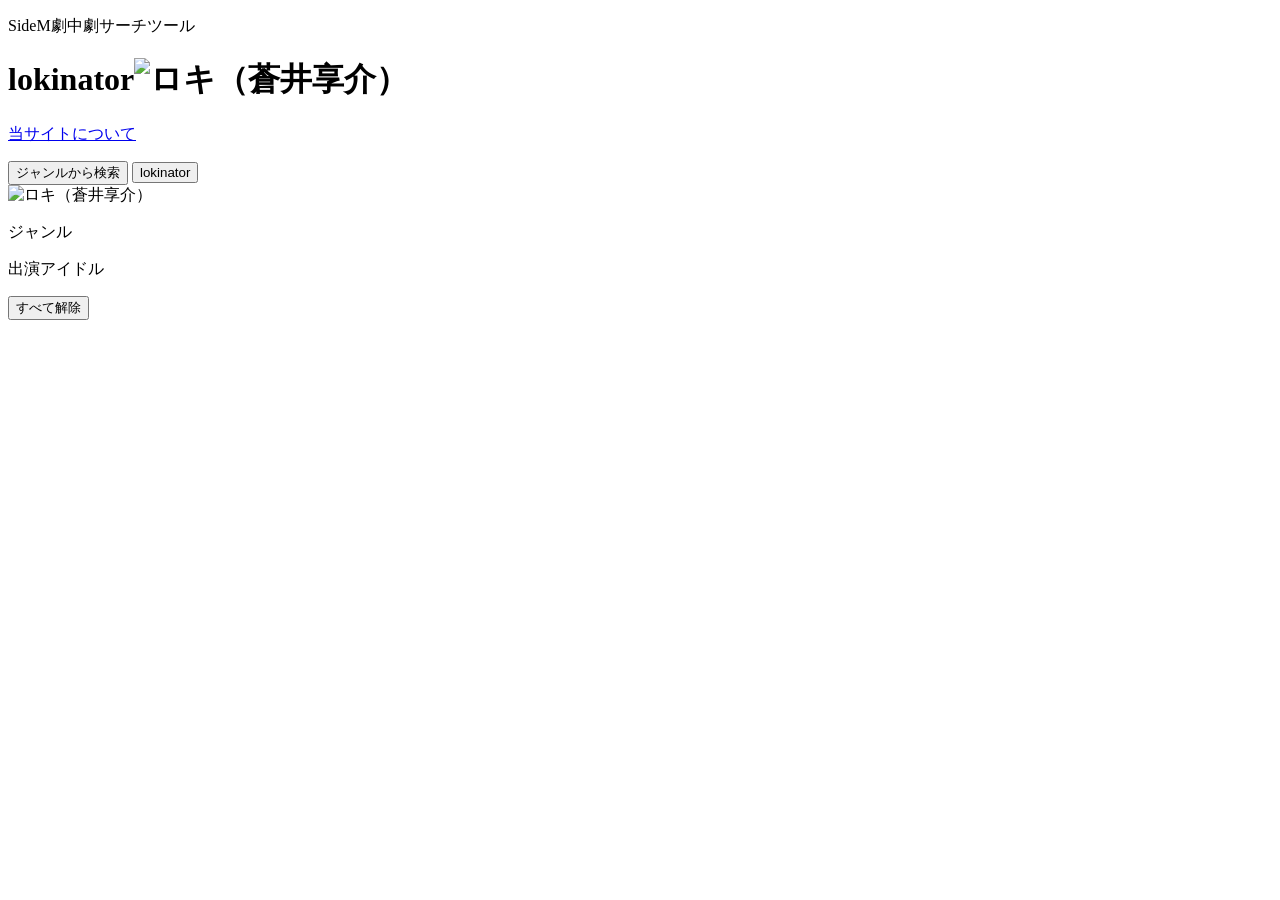
==== index.html @ 24423065 "Add initial HTML structure for lokinator tool" ====
<!DOCTYPE html>
<html lang="ja">
<head>
<meta charset="UTF-8">
<meta name="viewport" content="width=device-width, initial-scale=1">
<title>ロキネーター - SideM劇中劇サーチツール</title>
<link rel="stylesheet" href="lokinator.css">
</head>
<body data-mode="simple">
<main>
  <p class="sub">SideM劇中劇サーチツール</p>
  <h1>lokinator<img class="title-icon" src="character/loki_kyosuke_mini.png" alt="ロキ（蒼井享介）"></h1>
  <p class="sub credit"><a href="about.html">当サイトについて</a></p>
  <div class="modes" id="modes">
    <button class="mode" type="button" data-mode="simple" aria-pressed="true">ジャンルから検索</button>
    <button class="mode" type="button" data-mode="question" aria-pressed="false">lokinator</button>
  </div>

  <!-- パソコンでは画面右下に固定、スマホでは質問モードのときだけ選択肢の上に表示 -->
  <div class="stage"><p class="bubble" id="bubble" aria-live="polite" hidden></p><img src="character/loki_kyosuke0.png" alt="ロキ（蒼井享介）"></div>

  <!-- ページを開いたときはジャンル検索を表示 -->
  <section id="mode-simple">
    <p class="search-heading" id="tags-heading">ジャンル</p>
    <div class="tags" id="tags" role="group" aria-labelledby="tags-heading"></div>

    <!-- 出演者検索: 3人まで。ボタンを押すと出演者の一覧がプルダウンで開く(中身は lokinator.js で作成) -->
    <p class="search-heading idol-heading" id="idol-heading">出演アイドル</p>
    <div class="idol-select" id="idol-select" role="group" aria-labelledby="idol-heading"></div>

    <div class="bar">
      <p class="count" id="count" aria-live="polite"></p>
      <button class="clear" id="clear" type="button">すべて解除</button>
    </div>

    <div id="result"></div>
  </section>

  <section id="mode-question" hidden>
    <div class="quiz" id="quiz" aria-live="polite"></div>
  </section>
</main>

<script src="contents.js"></script>
<script src="lokinator.js"></script>
</body>
</html>
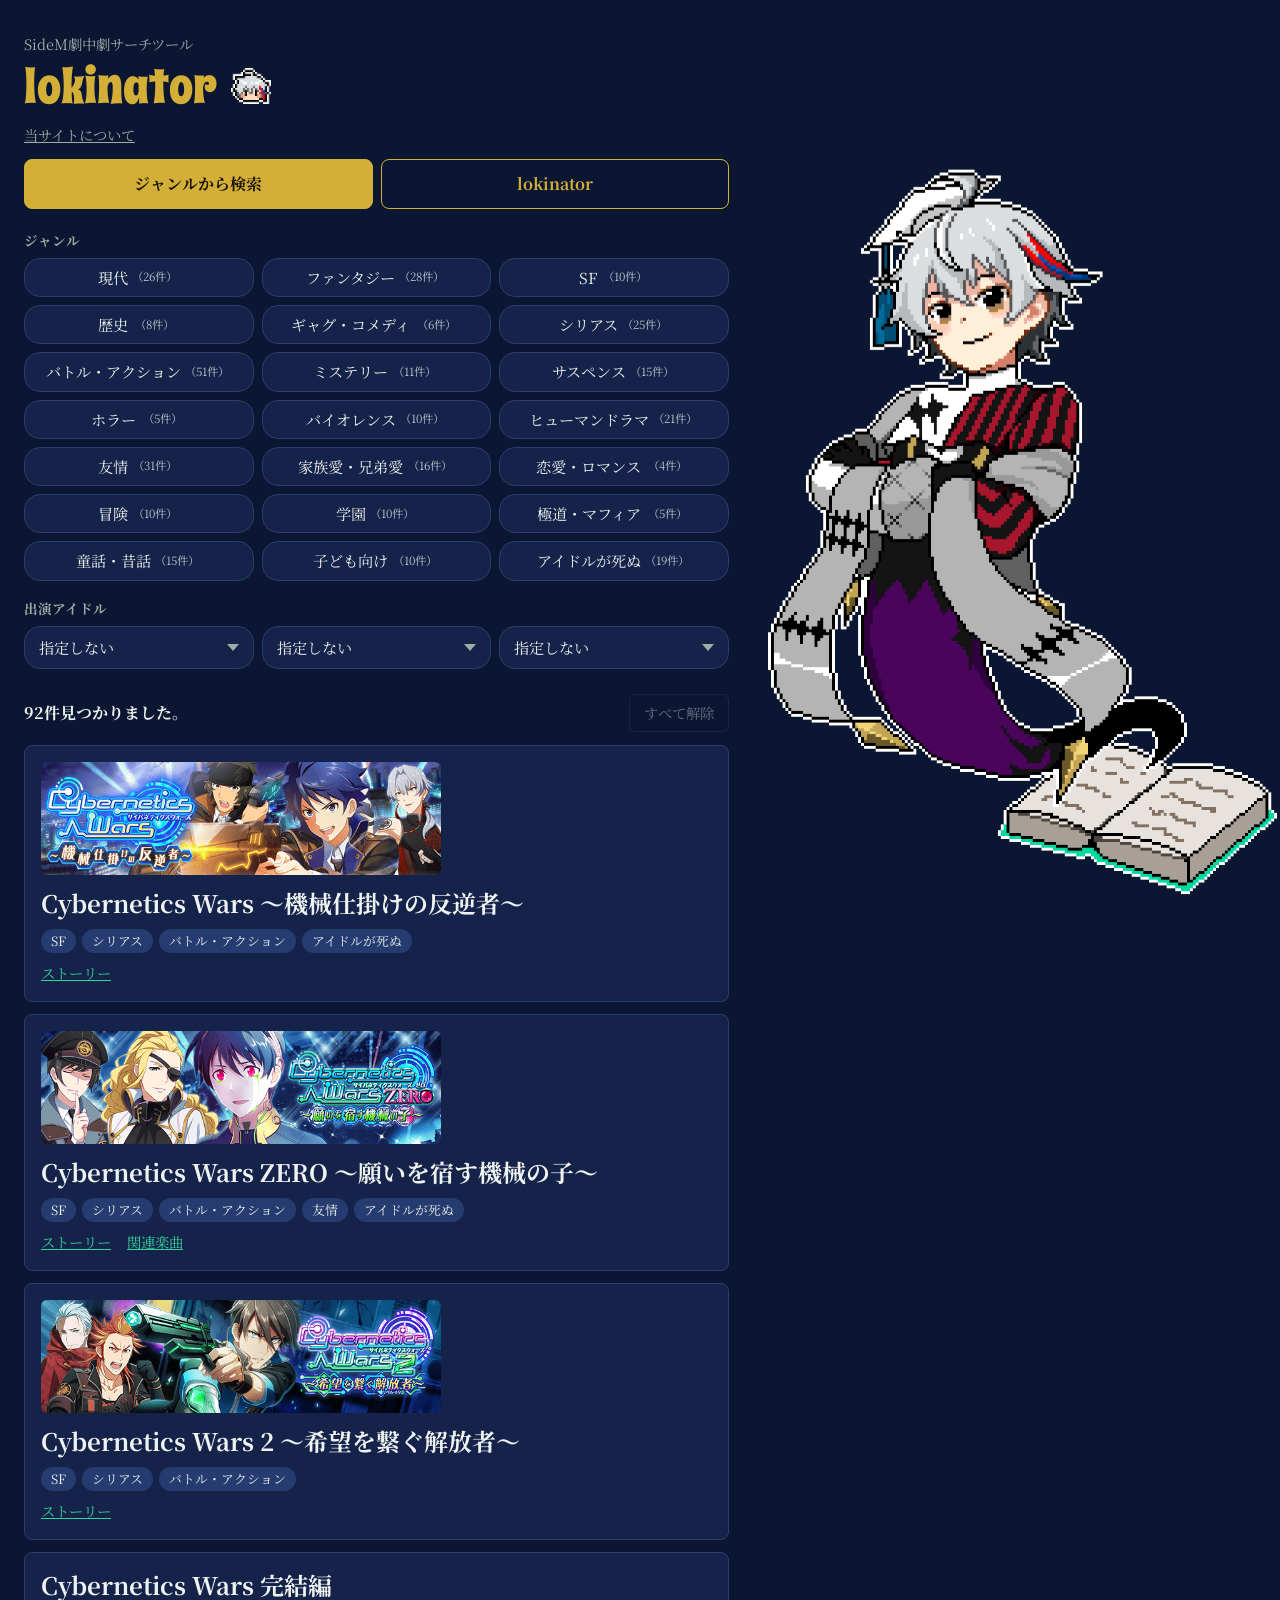
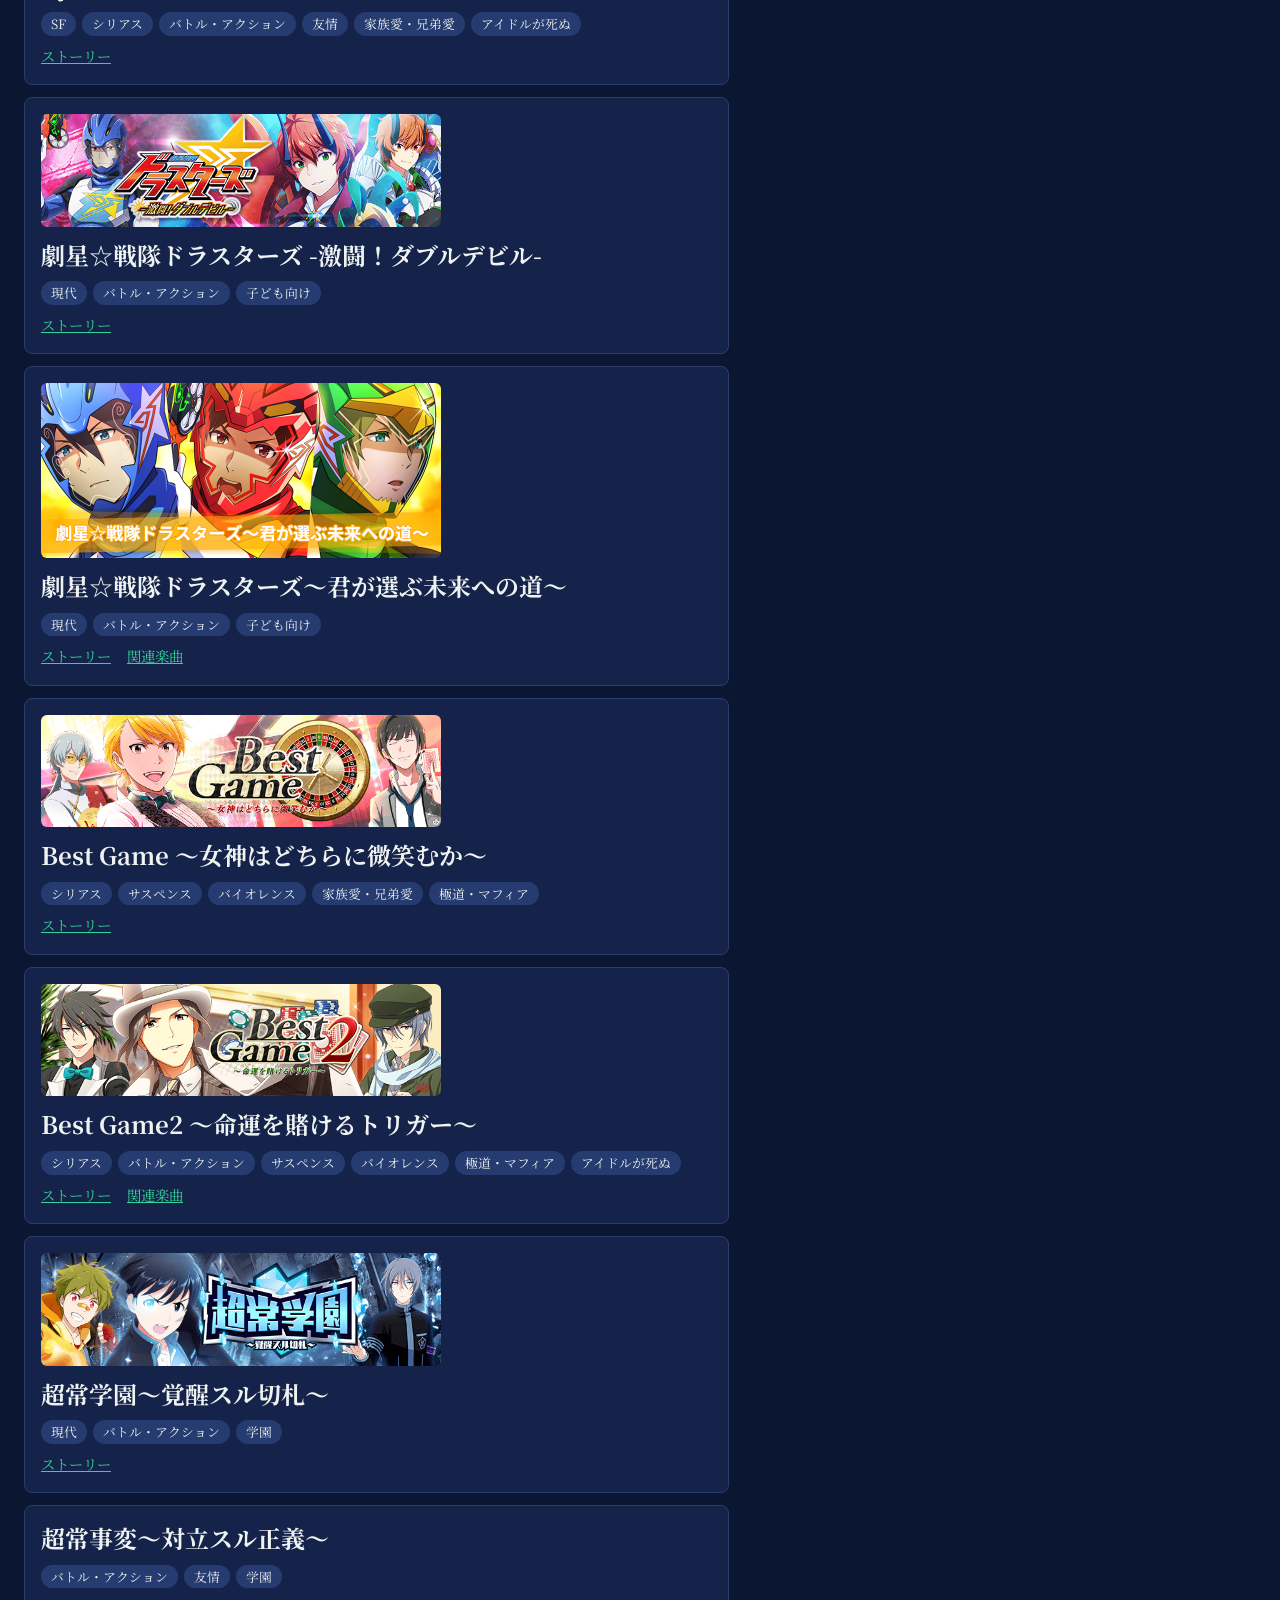
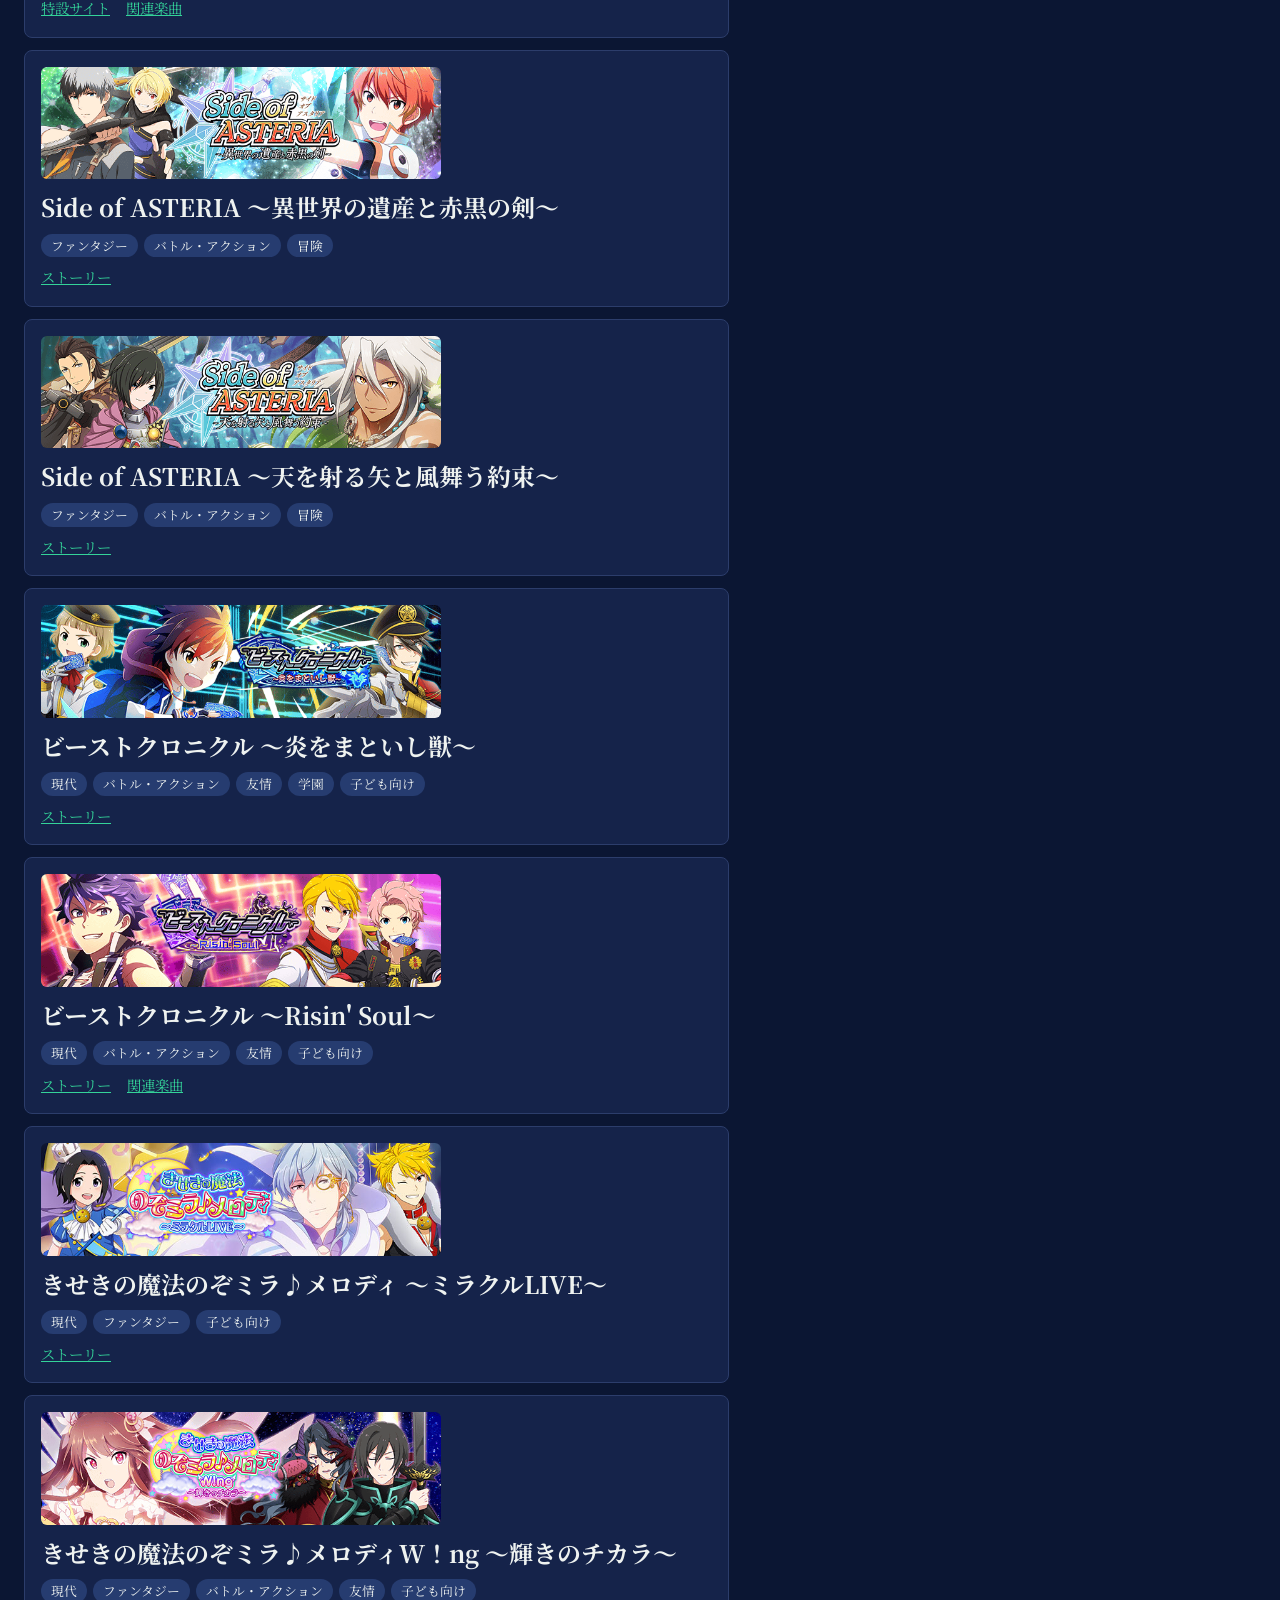
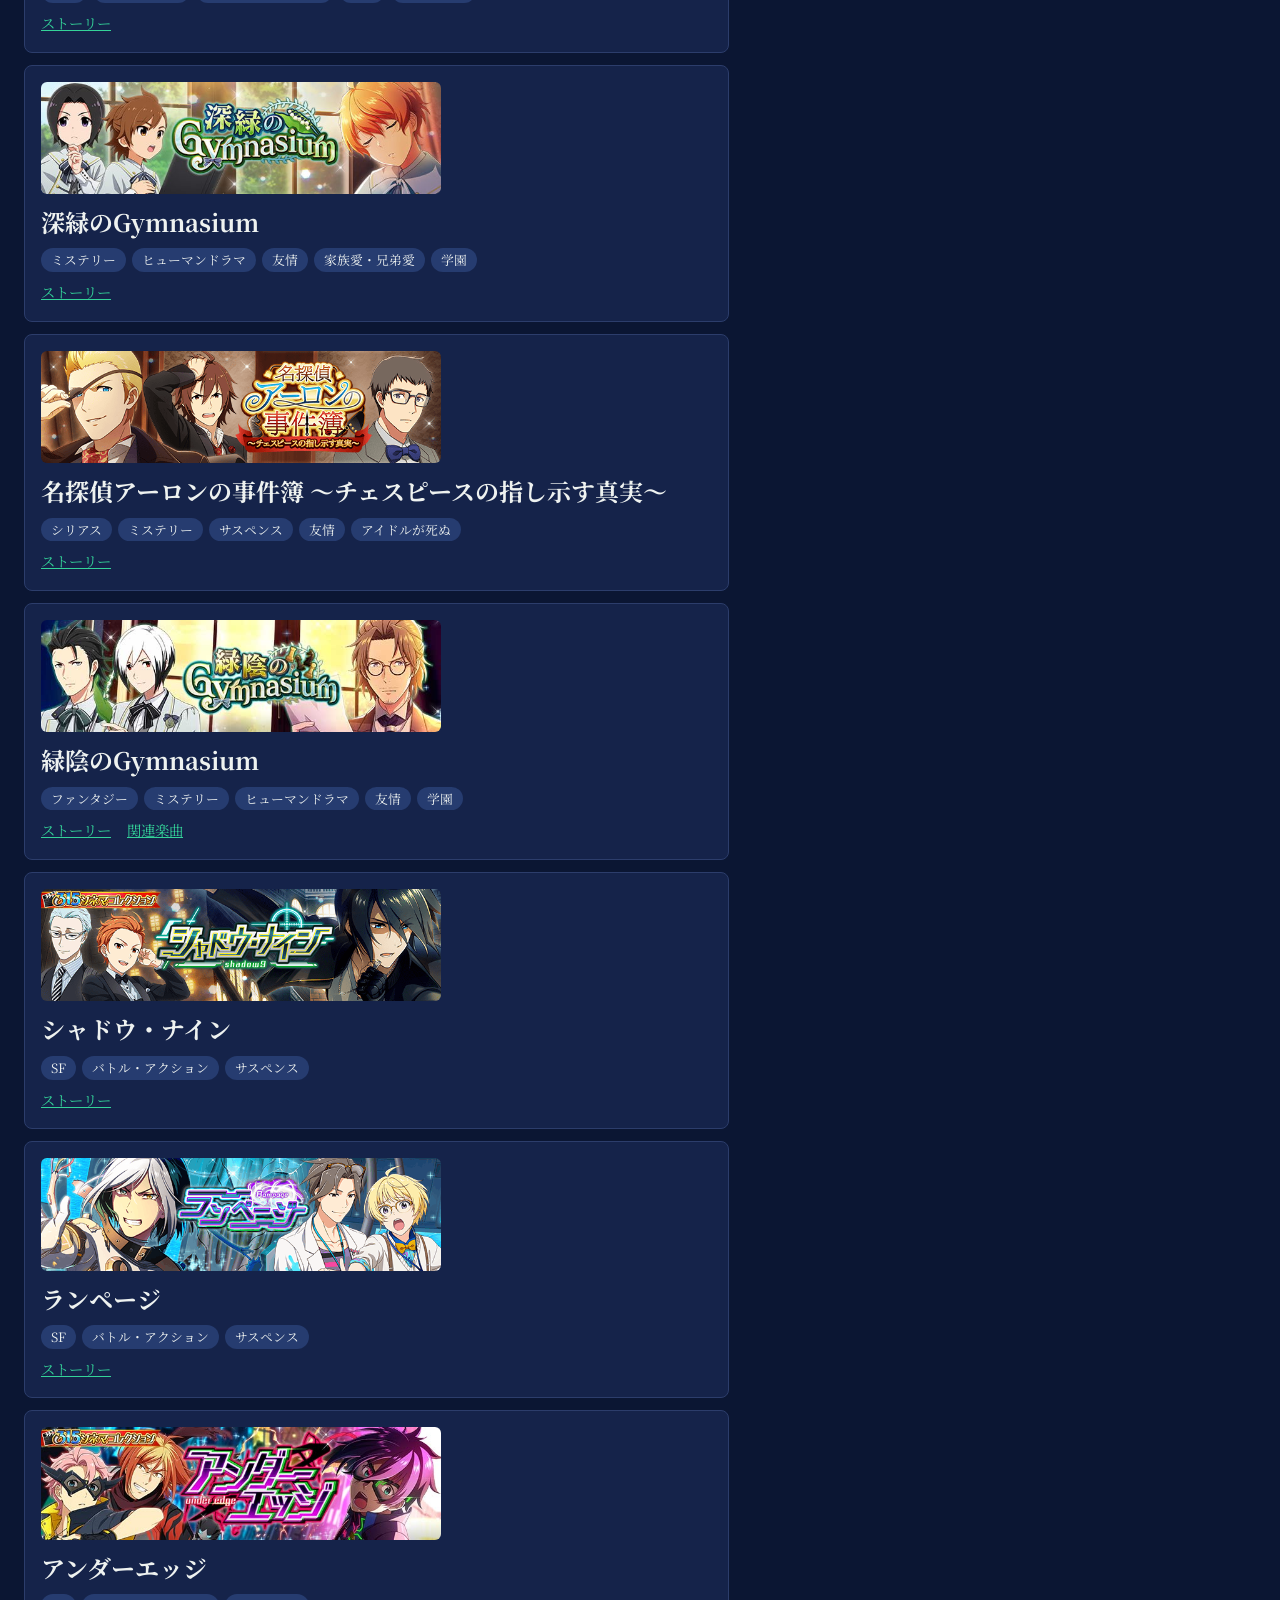
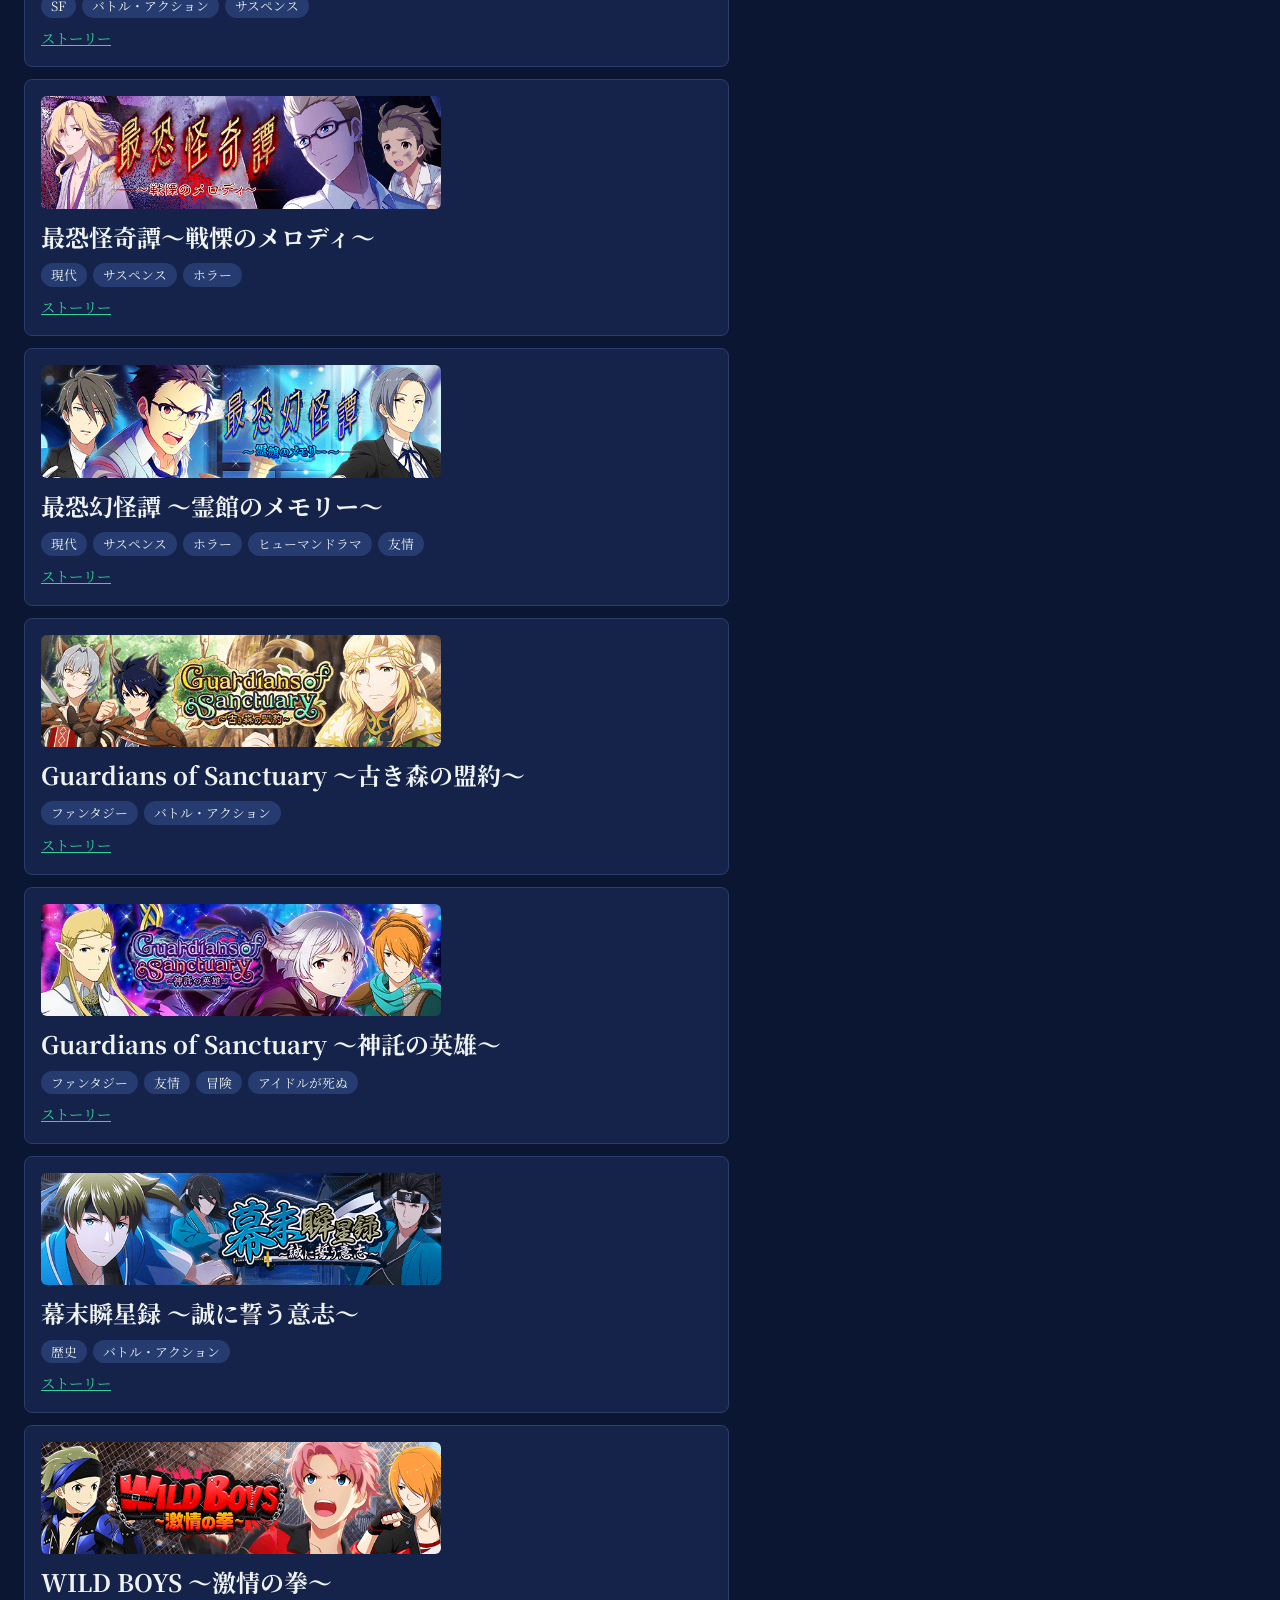
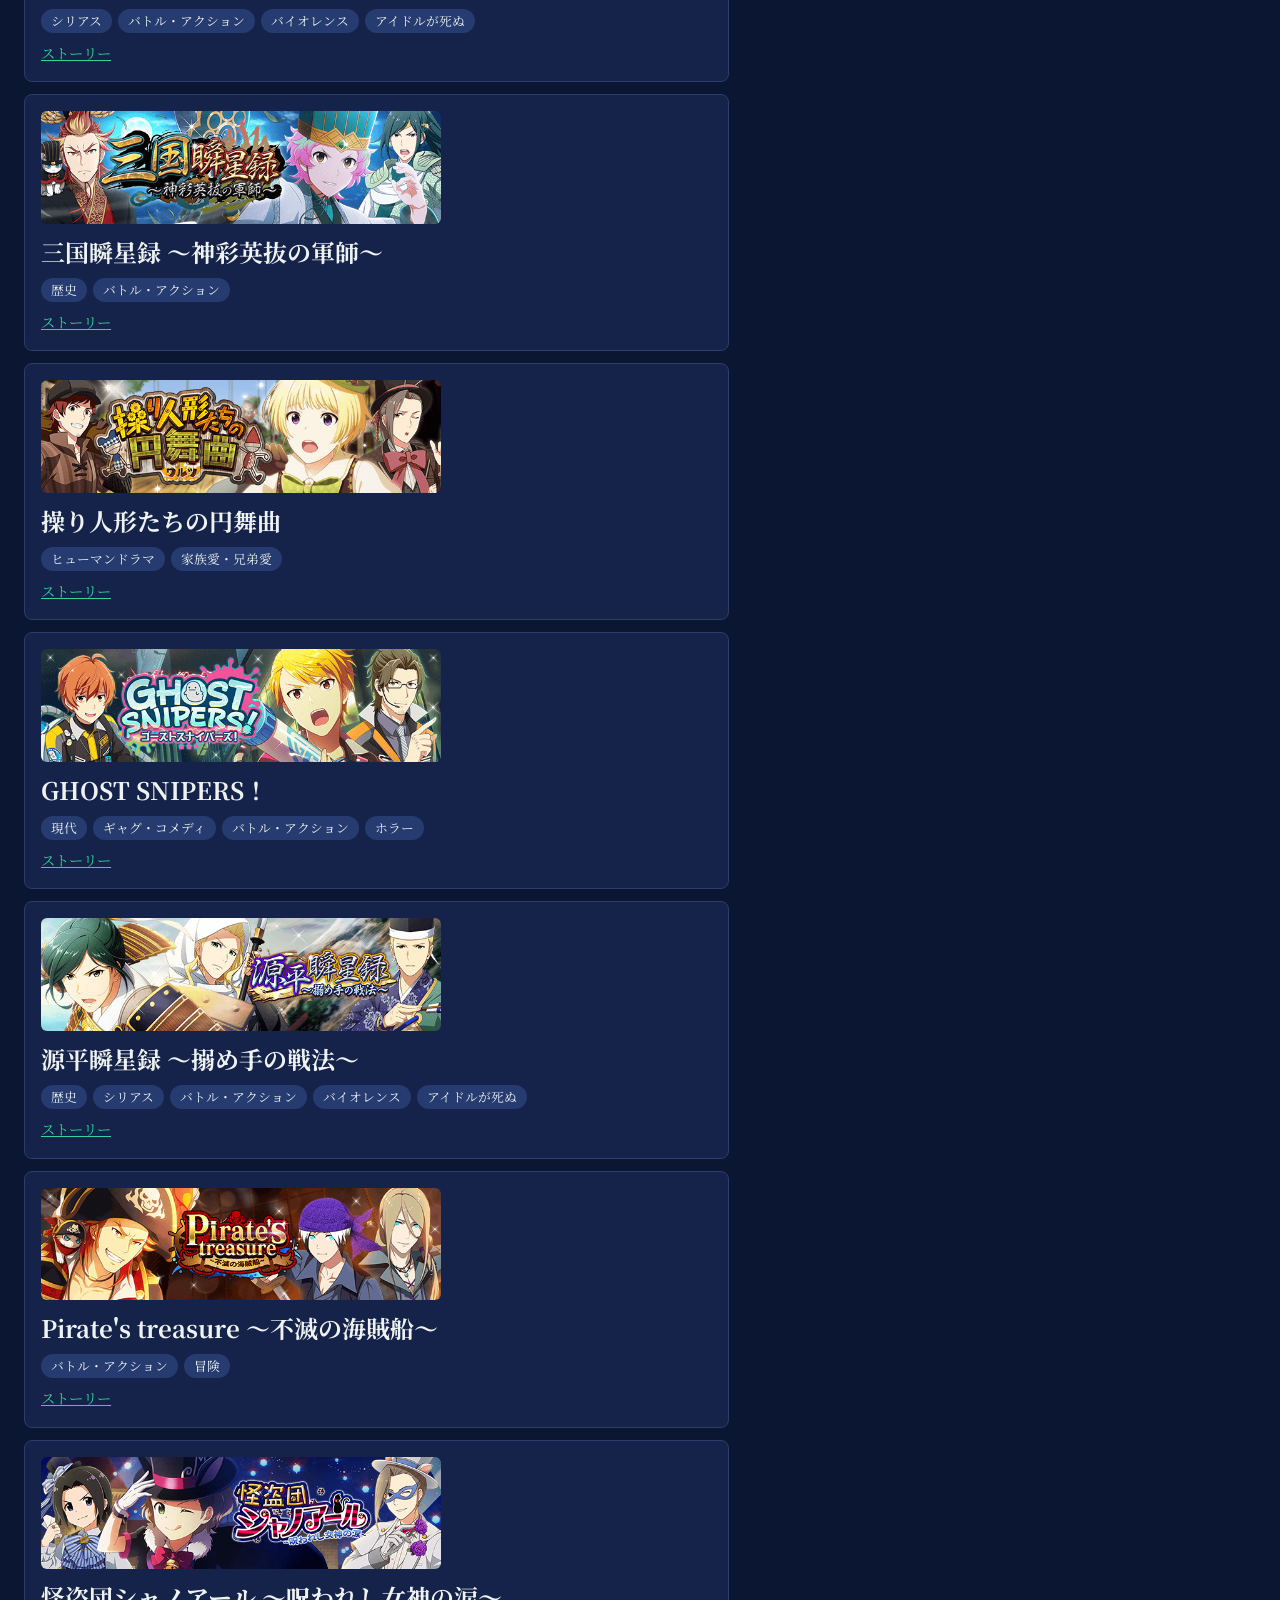
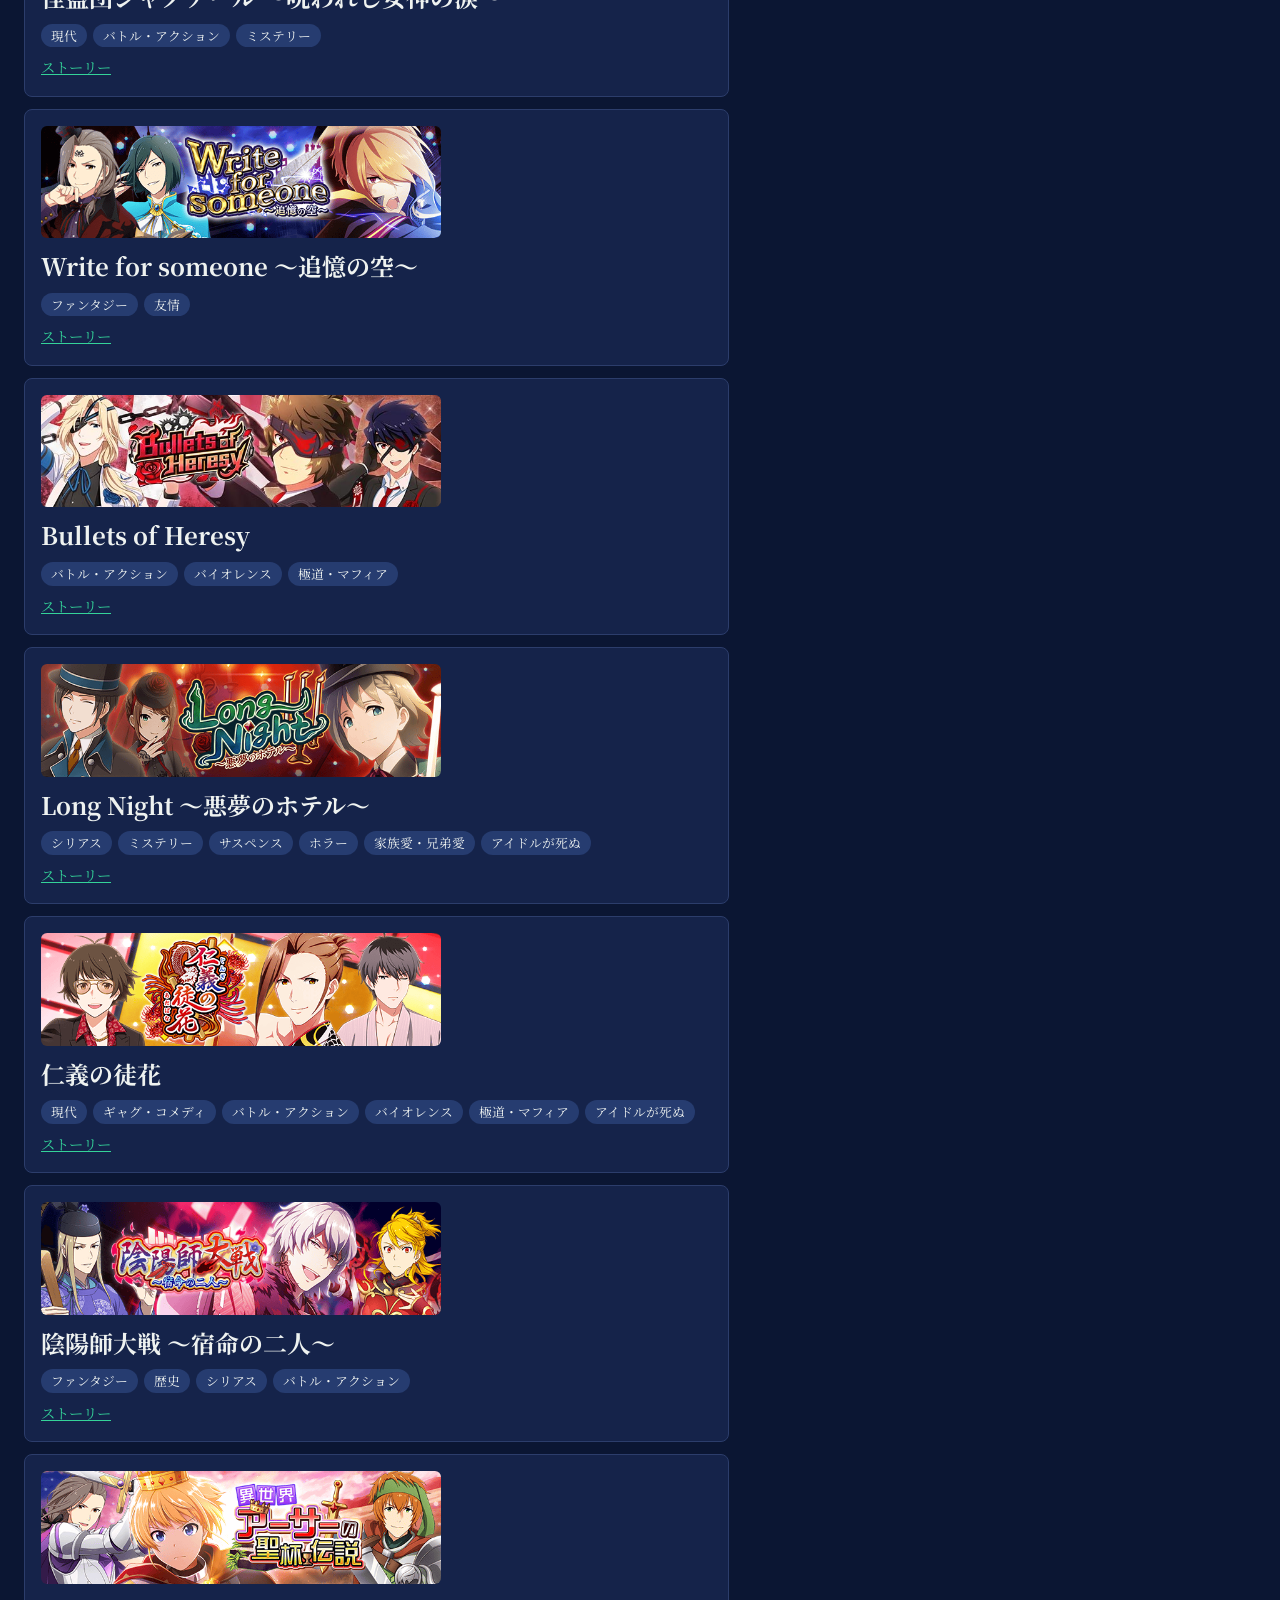
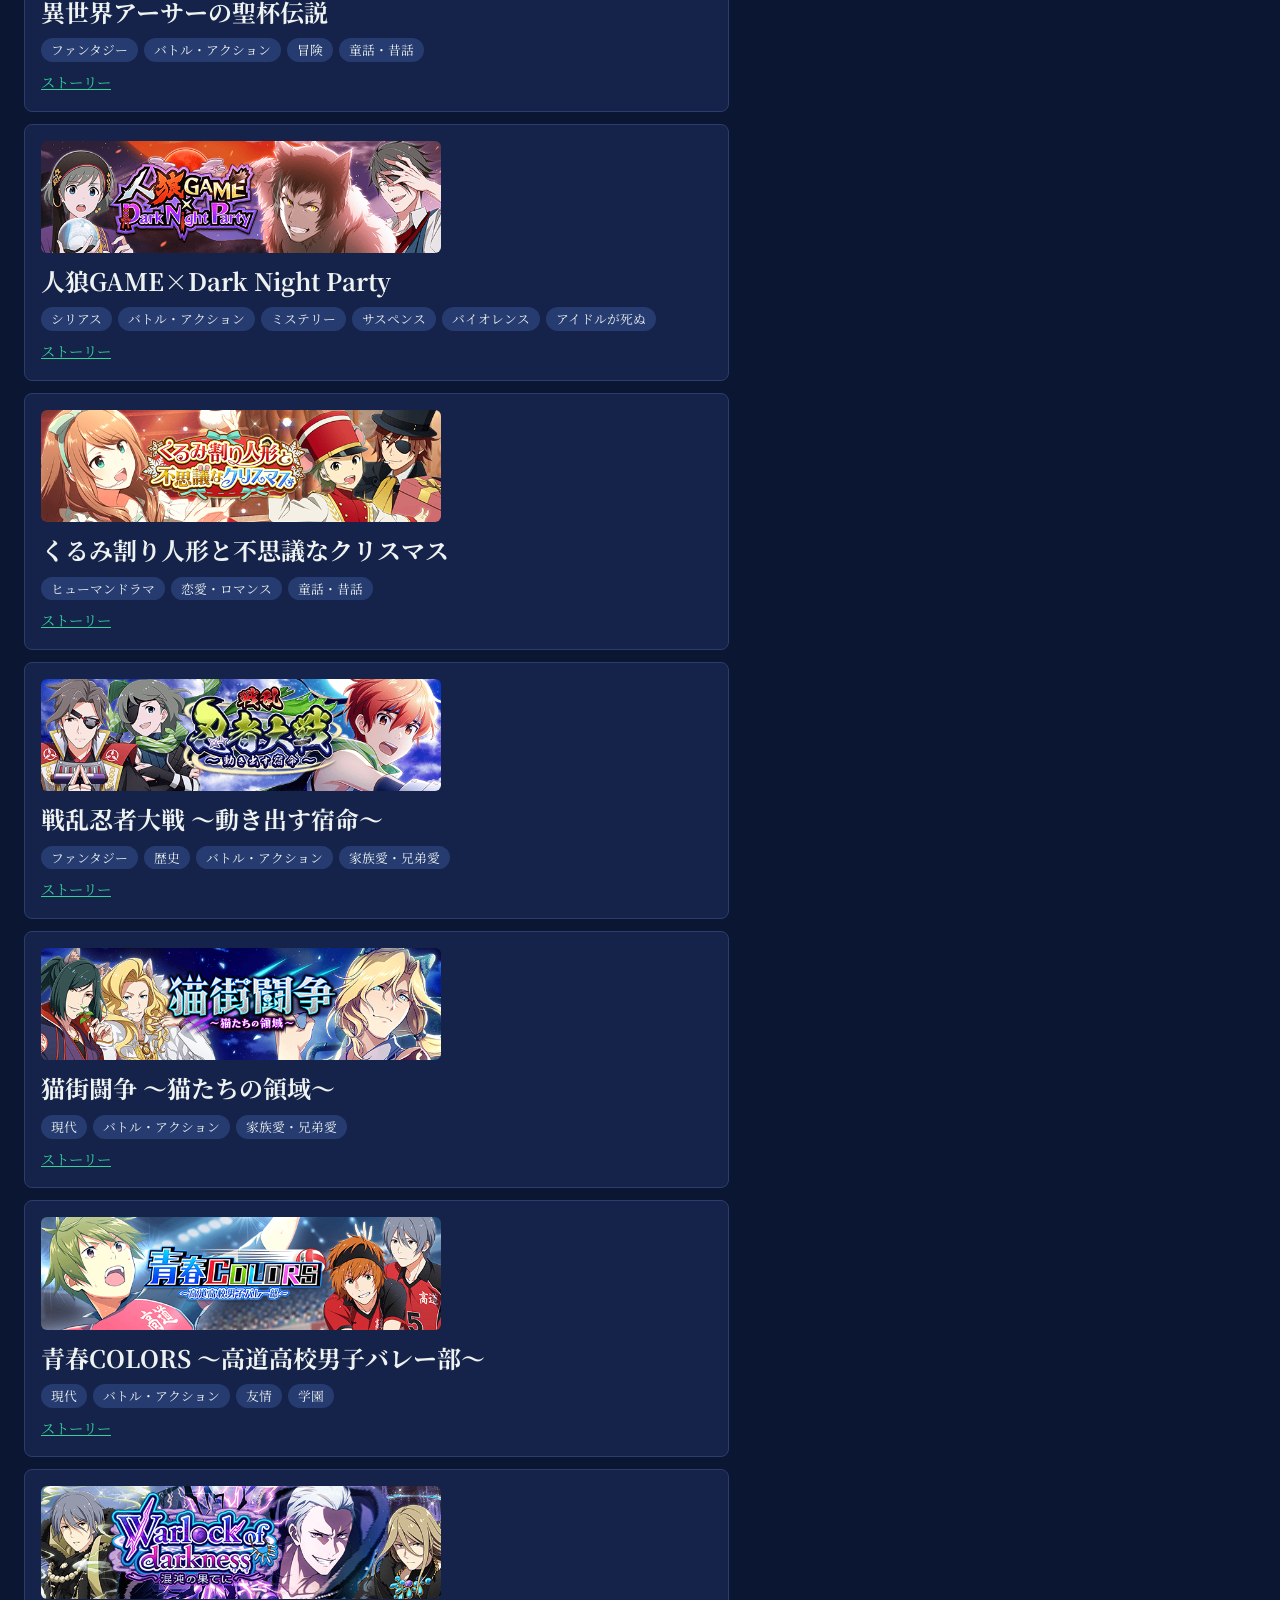
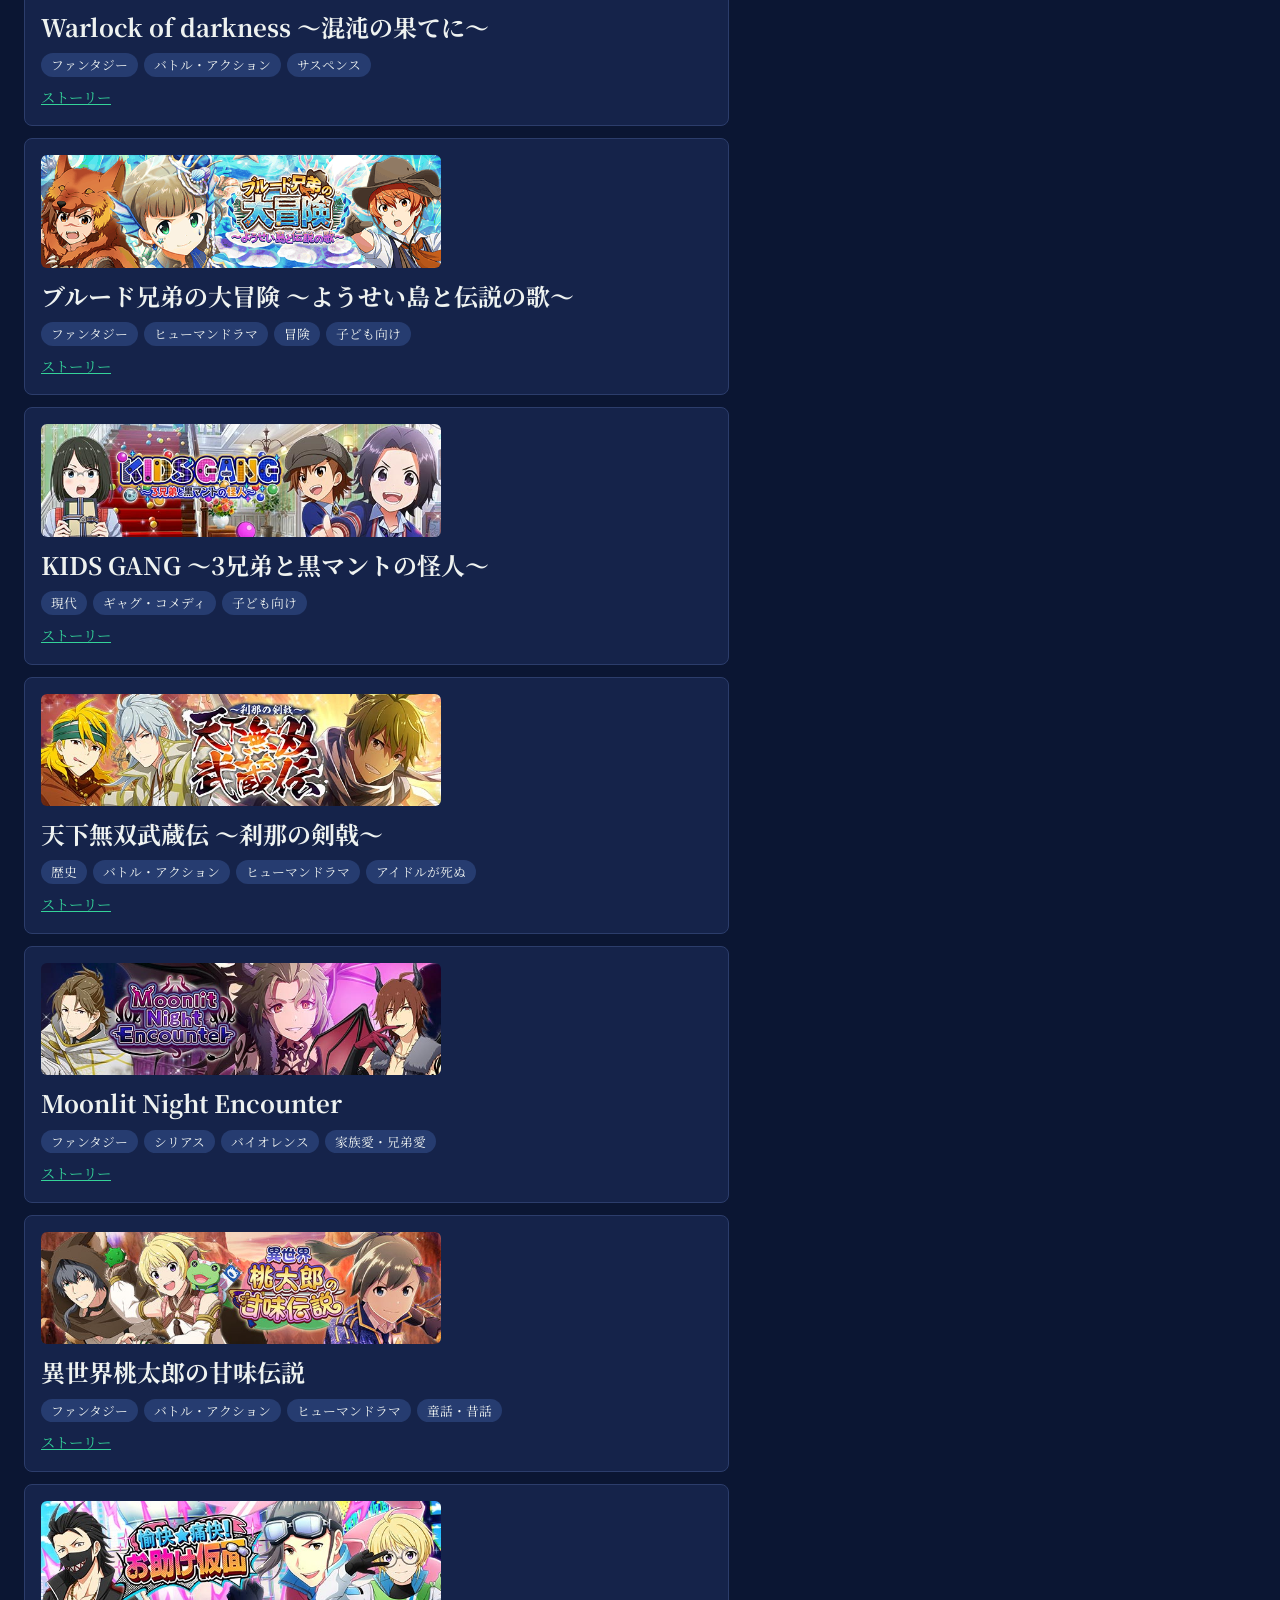
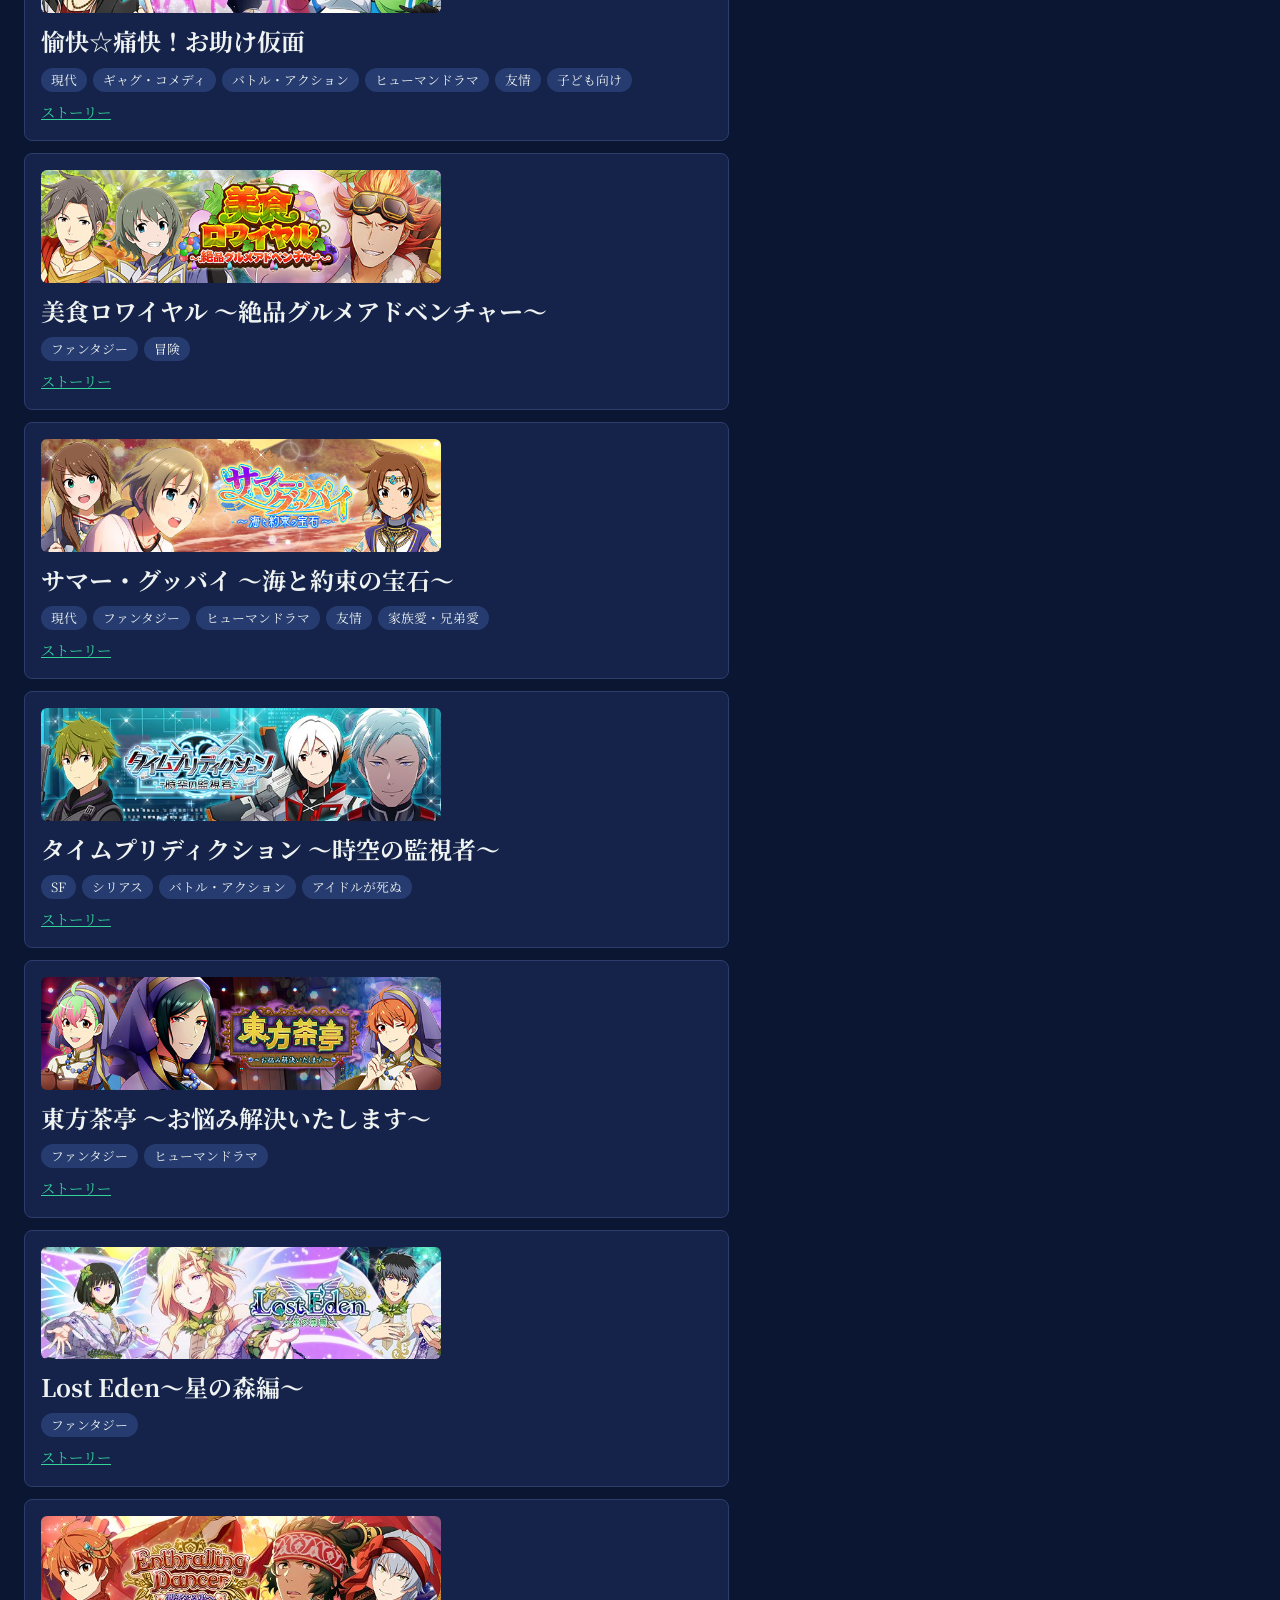
==== commit bba8ca4b: "Add files via upload" ====
--- a/index.html
+++ b/index.html
@@ -1,47 +1,48 @@
-<!DOCTYPE html>
-<html lang="ja">
-<head>
-<meta charset="UTF-8">
-<meta name="viewport" content="width=device-width, initial-scale=1">
-<title>ロキネーター - SideM劇中劇サーチツール</title>
-<link rel="stylesheet" href="lokinator.css">
-</head>
-<body data-mode="simple">
-<main>
-  <p class="sub">SideM劇中劇サーチツール</p>
-  <h1>lokinator<img class="title-icon" src="character/loki_kyosuke_mini.png" alt="ロキ（蒼井享介）"></h1>
-  <p class="sub credit"><a href="about.html">当サイトについて</a></p>
-  <div class="modes" id="modes">
-    <button class="mode" type="button" data-mode="simple" aria-pressed="true">ジャンルから検索</button>
-    <button class="mode" type="button" data-mode="question" aria-pressed="false">lokinator</button>
-  </div>
-
-  <!-- パソコンでは画面右下に固定、スマホでは質問モードのときだけ選択肢の上に表示 -->
-  <div class="stage"><p class="bubble" id="bubble" aria-live="polite" hidden></p><img src="character/loki_kyosuke0.png" alt="ロキ（蒼井享介）"></div>
-
-  <!-- ページを開いたときはジャンル検索を表示 -->
-  <section id="mode-simple">
-    <p class="search-heading" id="tags-heading">ジャンル</p>
-    <div class="tags" id="tags" role="group" aria-labelledby="tags-heading"></div>
-
-    <!-- 出演者検索: 3人まで。ボタンを押すと出演者の一覧がプルダウンで開く(中身は lokinator.js で作成) -->
-    <p class="search-heading idol-heading" id="idol-heading">出演アイドル</p>
-    <div class="idol-select" id="idol-select" role="group" aria-labelledby="idol-heading"></div>
-
-    <div class="bar">
-      <p class="count" id="count" aria-live="polite"></p>
-      <button class="clear" id="clear" type="button">すべて解除</button>
-    </div>
-
-    <div id="result"></div>
-  </section>
-
-  <section id="mode-question" hidden>
-    <div class="quiz" id="quiz" aria-live="polite"></div>
-  </section>
-</main>
-
-<script src="contents.js"></script>
-<script src="lokinator.js"></script>
-</body>
-</html>
+<!DOCTYPE html>
+<html lang="ja">
+<head>
+<meta charset="UTF-8">
+<meta name="viewport" content="width=device-width, initial-scale=1">
+<meta name="robots" content="noindex">
+<title>ロキネーター - SideM劇中劇サーチツール</title>
+<link rel="stylesheet" href="lokinator.css">
+</head>
+<body data-mode="simple">
+<main>
+  <p class="sub">SideM劇中劇サーチツール</p>
+  <h1>lokinator<img class="title-icon" src="character/loki_kyosuke_mini.png" alt="ロキ（蒼井享介）"></h1>
+  <p class="sub credit"><a href="about.html">当サイトについて</a></p>
+  <div class="modes" id="modes">
+    <button class="mode" type="button" data-mode="simple" aria-pressed="true">ジャンルから検索</button>
+    <button class="mode" type="button" data-mode="question" aria-pressed="false">lokinator</button>
+  </div>
+
+  <!-- パソコンでは画面右下に固定、スマホでは質問モードのときだけ選択肢の上に表示 -->
+  <div class="stage"><p class="bubble" id="bubble" aria-live="polite" hidden></p><img src="character/loki_kyosuke0.png" alt="ロキ（蒼井享介）"></div>
+
+  <!-- ページを開いたときはジャンル検索を表示 -->
+  <section id="mode-simple">
+    <p class="search-heading" id="tags-heading">ジャンル</p>
+    <div class="tags" id="tags" role="group" aria-labelledby="tags-heading"></div>
+
+    <!-- 出演者検索: 3人まで。ボタンを押すと出演者の一覧がプルダウンで開く(中身は lokinator.js で作成) -->
+    <p class="search-heading idol-heading" id="idol-heading">出演アイドル</p>
+    <div class="idol-select" id="idol-select" role="group" aria-labelledby="idol-heading"></div>
+
+    <div class="bar">
+      <p class="count" id="count" aria-live="polite"></p>
+      <button class="clear" id="clear" type="button">すべて解除</button>
+    </div>
+
+    <div id="result"></div>
+  </section>
+
+  <section id="mode-question" hidden>
+    <div class="quiz" id="quiz" aria-live="polite"></div>
+  </section>
+</main>
+
+<script src="contents.js"></script>
+<script src="lokinator.js"></script>
+</body>
+</html>
--- a/lokinator.css
+++ b/lokinator.css
@@ -0,0 +1,792 @@
+:root {
+  color-scheme: dark;
+  --bg: #0b1633; /* 紺色 */
+  --surface: #15234a; /* 背景の紺より少し明るい紺 */
+  --ink: #eef2f0;
+  --sub: #9fada7;
+  --line: #2c3d6b;
+  --accent: #34d399;
+  --accent-ink: #04130d;
+  --accent-soft: #263c70; /* タグの地色。背景の紺になじむ明るめの紺 */
+}
+
+@font-face {
+  font-family: "Noto Serif JP";
+  src: url("fonts/NotoSerifJP-VariableFont_wght.ttf") format("truetype");
+  font-weight: 200 900;
+  font-display: swap;
+}
+@font-face {
+  font-family: "Marudeco";
+  src: url("fonts/Marudeco-Bold.otf") format("opentype");
+  font-weight: 700;
+  font-display: swap;
+}
+@font-face {
+  font-family: "Spicy Rice";
+  src: url("fonts/SpicyRice-Regular.ttf") format("truetype");
+  font-weight: 400;
+  font-display: swap;
+}
+
+* {
+  box-sizing: border-box;
+}
+body {
+  margin: 0;
+  background: var(--bg);
+  color: var(--ink);
+  font-family: "Noto Serif JP", "Hiragino Mincho ProN", "Yu Mincho", serif;
+  line-height: 1.7;
+}
+html,
+body {
+  overflow-x: hidden;
+}
+html {
+  scrollbar-gutter: stable;
+}
+:root {
+  /* ロキの画像の幅。画面幅の40%(最大520px)。
+     画面が狭くて吹き出しの場所(240px)が足りないときは、画面幅の30%まで小さくする */
+  --imgw: min(40vw, 520px, max(30vw, calc((100vw - 716px) / 1.1)));
+  /* 吹き出しの幅の計算に使う(.stage の幅と main の左の余白と同じ値) */
+  --stagew: min(var(--imgw), 58vh);
+  --mainleft: max(0px, calc((100vw - var(--imgw) - 960px) / 2));
+}
+main {
+  max-width: 960px;
+  margin: 0 auto;
+  padding: 32px 24px 64px;
+  margin-right: var(--imgw);
+  margin-left: max(0px, calc((100vw - var(--imgw) - 960px) / 2));
+}
+
+.stage {
+  position: fixed;
+  right: 0;
+  bottom: 0;
+  width: min(var(--imgw), 58vh);
+  width: min(var(--imgw), 58dvh);
+  aspect-ratio: 2/3;
+  pointer-events: none;
+  z-index: -1;
+}
+.stage img {
+  display: block;
+  width: 100%;
+  height: 100%;
+  object-fit: contain;
+  object-position: right bottom;
+}
+.bubble {
+  position: absolute;
+  right: 110%;
+  top: 40%; /* 上のモード切り替えボタンと重ならない高さ */
+  transform: translateY(-50%);
+  margin: 0;
+  /* 短い文は1行、長い文(回答のタイトル入り)は幅を超えたら折り返す */
+  width: max-content;
+  /* 左の内容(幅420pxまで)と重ならない幅にする。
+     吹き出しの右端 = 画面の右端 - ロキの幅×1.1(right: 110%)、内容の右端 = main の左の余白 + 24px + 420px。
+     間を32pxあけ、狭くても240px、広くても440pxまで */
+  max-width: clamp(240px, calc(100vw - 1.1 * var(--stagew) - var(--mainleft) - 444px - 32px), 440px);
+  text-align: center;
+  padding: 24px 28px;
+  border-radius: 32px;
+  background: #fff;
+  color: #23202b;
+  font-size: 1.45rem;
+  font-weight: 700;
+  line-height: 1.4;
+}
+.bubble::after {
+  content: "";
+  position: absolute;
+  left: 100%;
+  top: 50%;
+  transform: translateY(-50%);
+  margin-left: -2px;
+  border-style: solid;
+  border-width: 10px 0 10px 32px;
+  border-color: transparent transparent transparent #fff;
+}
+/* 回答の台詞のタイトル部分(白地で読めるよう濃いめの金色) */
+.bubble-title {
+    color: #bd0000;
+  /*color: #9a6b00;*/
+  font-weight: 900; /* 吹き出しの他の文字(700)より太く */
+  font-size: 1.2em; /* 吹き出しの文字の1.2倍 */
+}
+.bubble:empty {
+  display: none;
+}
+main {
+  position: relative;
+  z-index: 1;
+}
+
+.sub {
+  margin: 0;
+  color: var(--sub);
+  font-size: .9rem;
+}
+h1 {
+  font-family: "Spicy Rice", "Noto Serif JP", serif;
+  font-weight: 400; /* Spicy Rice は太さが1種類のみ(太字にすると形が崩れるため) */
+  font-size: 3rem;
+  color: #d4af37;
+  margin: 0 0 4px;
+  line-height: 1.3;
+}
+h1 {
+  display: flex;
+  align-items: center;
+  gap: .2em;
+}
+/* タイトル直下の製作者表示 */
+.credit a {
+  color: var(--sub);
+}
+.title-icon {
+  height: 1em;
+  width: auto;
+  flex: none;
+}
+
+/* 当サイトについて(about.html) */
+main.about {
+  max-width: 880px;
+  line-height: 1.8;
+}
+.about section {
+  margin-top: 28px;
+}
+.about h2 {
+  margin: 0 0 8px;
+  font-size: 1.2rem;
+  color: #d4af37;
+  border-bottom: 1px solid var(--line);
+  padding-bottom: 4px;
+}
+.about p,
+.about ul,
+.about dl {
+  margin: 0;
+}
+.about ul {
+  padding-left: 1.4em;
+}
+.about dt {
+  font-weight: 700;
+}
+.about dd {
+  margin: 0 0 8px 1.4em;
+  color: var(--sub);
+}
+.about section a {
+  color: var(--accent);
+}
+
+.modes {
+  display: grid;
+  grid-template-columns: 1fr 1fr;
+  gap: 8px;
+  margin: 12px 0 20px;
+}
+.mode {
+  font: inherit;
+  font-size: 1rem;
+  font-weight: 700;
+  padding: 10px 12px;
+  border: 1px solid #d4af37;
+  border-radius: 8px;
+  background: transparent;
+  color: #d4af37;
+  cursor: pointer;
+}
+.mode:hover {
+  background: rgba(212, 175, 55, .12);
+}
+.mode[aria-pressed="true"] {
+  background: #d4af37;
+  color: #1a1405;
+}
+.mode:focus-visible {
+  outline: 3px solid var(--accent);
+  outline-offset: 2px;
+}
+
+.lead {
+  margin: 0 0 24px;
+  color: var(--sub);
+  font-size: .95rem;
+}
+.tags {
+  display: grid;
+  grid-template-columns: repeat(var(--cols, 3), 1fr);
+  grid-auto-rows: 1fr;
+  gap: 8px;
+}
+.tag {
+  font: inherit;
+  font-size: .95rem;
+  line-height: 1.4;
+  width: 100%;
+  min-width: 0;
+  padding: 8px 6px;
+  border: 1px solid var(--line);
+  border-radius: 16px;
+  background: var(--surface);
+  color: var(--ink);
+  cursor: pointer;
+  display: flex;
+  flex-wrap: wrap;
+  align-items: center;
+  justify-content: center;
+  column-gap: 2px;
+  text-align: center;
+}
+.tag .nm {
+  white-space: nowrap;
+}
+.tag .n {
+  display: inline-block;
+  font-size: .75em;
+  opacity: .8;
+  font-variant-numeric: tabular-nums;
+  text-align: center;
+  white-space: nowrap;
+}
+.tag:hover {
+  border-color: var(--accent);
+}
+.tag[aria-pressed="true"] {
+  background: var(--accent);
+  border-color: var(--accent);
+  color: var(--accent-ink);
+}
+.tag.empty {
+  opacity: .35;
+  color: var(--sub);
+}
+/* 「ジャンル検索」「出演アイドル検索」の見出し(同じ書式) */
+.search-heading {
+  margin: 0 0 6px;
+  color: var(--sub);
+  font-size: .85rem;
+  font-weight: 700;
+}
+/* 出演者検索(ジャンルボタンの下。ボタン3つを横に並べ、押すとプルダウンが開く) */
+.idol-heading {
+  margin-top: 16px;
+}
+.idol-select {
+  position: relative; /* プルダウンはボタン3つ分の幅で開く */
+  display: grid;
+  grid-template-columns: repeat(3, 1fr);
+  gap: 8px;
+}
+.idol-btn {
+  font: inherit;
+  font-size: .95rem;
+  line-height: 1.4;
+  width: 100%;
+  min-width: 0;
+  padding: 10px 32px 10px 14px;
+  border: 1px solid var(--line);
+  border-radius: 16px;
+  background: var(--surface);
+  color: var(--ink);
+  cursor: pointer;
+  display: flex;
+  align-items: center;
+  gap: 12px;
+  text-align: left;
+  position: relative;
+}
+/* 長い名前は「…」で省略 */
+.idol-btn .nm {
+  overflow: hidden;
+  text-overflow: ellipsis;
+  white-space: nowrap;
+}
+/* 右端の▼(開いているときは上向き) */
+.idol-btn::after {
+  content: "";
+  position: absolute;
+  right: 14px;
+  top: 50%;
+  margin-top: -3px;
+  border-style: solid;
+  border-width: 7px 6px 0;
+  border-color: var(--sub) transparent transparent;
+}
+.idol-btn[aria-expanded="true"]::after {
+  border-width: 0 6px 7px;
+  border-color: transparent transparent var(--sub);
+}
+.idol-btn:hover,
+.idol-btn[aria-expanded="true"] {
+  border-color: var(--accent);
+}
+/* 出演者を選んでいるときはジャンルボタンの選択中と同じ色 */
+.idol-btn.on {
+  background: var(--accent);
+  border-color: var(--accent);
+  color: var(--accent-ink);
+}
+.idol-btn.on::after {
+  border-top-color: var(--accent-ink);
+}
+.idol-btn.on[aria-expanded="true"]::after {
+  border-color: transparent transparent var(--accent-ink);
+}
+.idol-list {
+  position: absolute;
+  left: 0;
+  right: 0;
+  top: calc(100% + 4px);
+  z-index: 10;
+  max-height: 320px;
+  overflow-y: auto;
+  margin: 0;
+  padding: 6px;
+  list-style: none;
+  background: var(--surface);
+  border: 1px solid var(--line);
+  border-radius: 12px;
+  box-shadow: 0 12px 32px rgba(0, 0, 0, .45);
+}
+.idol-list[hidden] {
+  display: none;
+}
+.idol-opt {
+  display: flex;
+  align-items: center;
+  justify-content: space-between;
+  gap: 8px;
+  padding: 7px 12px;
+  border-radius: 8px;
+  cursor: pointer;
+}
+.idol-opt .n {
+  font-size: .75em;
+  opacity: .8;
+  font-variant-numeric: tabular-nums;
+  white-space: nowrap;
+}
+.idol-opt:hover,
+.idol-opt:focus {
+  background: var(--accent-soft);
+  outline: none;
+}
+.idol-opt[aria-selected="true"] {
+  background: var(--accent);
+  color: var(--accent-ink);
+  font-weight: 700;
+}
+/* 件数0の出演者はグレーアウトして選べない */
+.idol-opt.empty {
+  opacity: .35;
+  color: var(--sub);
+  cursor: default;
+}
+.idol-opt.empty:hover {
+  background: none;
+}
+
+.tag:focus-visible,
+.idol-btn:focus-visible,
+.clear:focus-visible,
+.card a:focus-visible {
+  outline: 3px solid var(--accent);
+  outline-offset: 2px;
+}
+
+.bar {
+  display: flex;
+  align-items: center;
+  justify-content: space-between;
+  gap: 12px;
+  margin: 24px 0 12px;
+  min-height: 40px;
+}
+.count {
+  margin: 0;
+  font-weight: 700;
+}
+.clear {
+  font: inherit;
+  font-size: .9rem;
+  padding: 6px 14px;
+  border: 1px solid var(--line);
+  border-radius: 6px;
+  background: transparent;
+  color: var(--ink);
+  cursor: pointer;
+}
+.clear:disabled {
+  opacity: .4;
+  cursor: default;
+}
+.msg {
+  padding: 32px 16px;
+  text-align: center;
+  color: var(--sub);
+  background: var(--surface);
+  border: 1px dashed var(--line);
+  border-radius: 8px;
+  margin: 0;
+}
+
+.list {
+  list-style: none;
+  margin: 0;
+  padding: 0;
+  display: grid;
+  gap: 12px;
+}
+.card {
+  display: flex;
+  flex-direction: column;
+  gap: 12px;
+  background: var(--surface);
+  border: 1px solid var(--line);
+  border-radius: 8px;
+  padding: 16px;
+}
+.card img {
+  display: block;
+  width: 100%;
+  max-width: 400px;
+  height: auto; /* 画像ごとの縦横比のまま表示(切り抜かない) */
+  border-radius: 6px;
+}
+.card h2 {
+  font-size: 1.5rem;
+  line-height: 1.35;
+  margin: 0 0 10px;
+}
+.card .t {
+  display: flex;
+  flex-wrap: wrap;
+  gap: 6px;
+  margin: 0;
+  padding: 0;
+  list-style: none;
+}
+.card .t li {
+  font-size: .8rem;
+  padding: 1px 10px;
+  border-radius: 999px;
+  background: var(--accent-soft);
+}
+/* かんたん検索で選択中のタグ(上のタグボタンと同じ色) */
+.card .t li.hit {
+  background: var(--accent);
+  color: var(--accent-ink);
+  font-weight: 700;
+}
+/* 物語を読む・特設サイト・関連楽曲のリンク */
+.card .links {
+  display: flex;
+  flex-wrap: wrap;
+  column-gap: 16px;
+  margin-top: 8px;
+}
+.card a {
+  display: inline-block;
+  font-size: .9rem;
+  color: var(--accent);
+}
+
+.quiz {
+  display: flex;
+  flex-direction: column;
+  align-items: flex-start;
+  gap: 12px;
+}
+.q-step {
+  margin: 0;
+  color: #d4af37;
+  font-weight: 700;
+  font-size: .95rem;
+  letter-spacing: .08em;
+}
+.q-choices {
+  display: flex;
+  flex-direction: column;
+  gap: 10px;
+  width: 100%;
+  max-width: 420px;
+}
+.q-choice {
+  font: inherit;
+  font-size: 1.1rem;
+  font-weight: 700;
+  text-align: left;
+  padding: 14px 20px;
+  border: 1px solid var(--line);
+  border-radius: 12px;
+  background: var(--surface);
+  color: var(--ink);
+  cursor: pointer;
+}
+.q-choice:hover {
+  border-color: var(--accent);
+}
+/* フロートイン: 次の選択肢・回答のカード・回答時の吹き出し */
+.float-in .q-choice,
+.float-in-item {
+  animation: float-in 1.2s cubic-bezier(.2, .8, .3, 1) both;
+}
+/* 吹き出しの transform(位置合わせ)を崩さないよう translate で動かす */
+@keyframes float-in {
+  from {
+    opacity: 0;
+    translate: 0 24px;
+  }
+  to {
+    opacity: 1;
+    translate: 0 0;
+  }
+}
+@media (prefers-reduced-motion: reduce) {
+  .float-in .q-choice,
+  .float-in-item {
+    animation: none;
+  }
+}
+/* 吹き出しと重ならないよう、カードと同じ幅(420px)に3つのボタンを並べる */
+.q-actions {
+  display: flex;
+  gap: 10px;
+  max-width: 420px;
+}
+.q-actions .clear {
+  flex: 1 1 auto;
+  font-size: 1.05rem;
+  font-weight: 700;
+  padding: 12px 14px;
+  border-radius: 10px;
+  text-align: center;
+}
+.q-read {
+  text-decoration: none;
+  background: #d4af37;
+  border-color: #d4af37;
+  color: #1a1405;
+  font-weight: 700;
+}
+.q-read:hover {
+  opacity: .85;
+}
+/* Xでシェア(枠線だけのボタン) */
+.q-share {
+  text-decoration: none;
+}
+.q-read:disabled {
+  background: var(--surface);
+  border-color: var(--line);
+  color: var(--sub);
+  opacity: 1;
+}
+.q-choice:focus-visible,
+.q-restart:focus-visible,
+.q-read:focus-visible {
+  outline: 3px solid var(--accent);
+  outline-offset: 2px;
+}
+.q-chosen {
+  display: flex;
+  flex-wrap: wrap;
+  gap: 6px;
+  margin: 0;
+  padding: 0;
+  list-style: none;
+}
+.q-chosen li {
+  font-size: .8rem;
+  padding: 1px 10px;
+  border-radius: 999px;
+  background: var(--accent-soft);
+}
+.quiz .list {
+  width: 100%;
+  max-width: 420px;
+} /* 吹き出しと重ならないよう選択肢と同じ幅に収める */
+
+@media (max-width: 640px) {
+  body:not([data-mode="question"]) .stage {
+    display: none;
+  }
+  /* 質問モード: キャラクターと吹き出しを選択肢の上に表示 */
+  body[data-mode="question"] .stage {
+    position: static;
+    display: flex;
+    flex-direction: column;
+    align-items: center;
+    gap: 12px;
+    width: auto;
+    aspect-ratio: auto;
+    margin: 16px 0 20px;
+  }
+  .stage img {
+    width: auto;
+    max-width: 100%;
+    height: 280px;
+    object-position: center bottom;
+  }
+  .bubble {
+    position: relative;
+    right: auto;
+    top: auto;
+    transform: none;
+    min-width: 220px; /* 短い文でも、しっぽ(中央から75px左)が角の丸みにかからない幅にする */
+    max-width: 100%;
+    white-space: normal;
+    text-align: center;
+    padding: 12px 18px;
+    border-radius: 18px;
+    font-size: 1rem;
+    order: 1; /* 画像の下に表示 */
+  }
+  /* しっぽは上向き(ロキの方を指す) */
+  .bubble::after {
+    left: calc(50% - 75px); /* 吹き出しの幅に関係なく、ロキの体の位置に合わせる */
+    top: auto;
+    bottom: 100%;
+    transform: translateX(-50%);
+    margin: 0;
+    border-width: 0 9px 12px;
+    border-color: transparent transparent #fff;
+  }
+  .q-choices,
+  .quiz .list {
+    max-width: none;
+  }
+  /* 選択肢は1段に2つずつ並べ、余りは中央に寄せる */
+  .q-choices {
+    flex-direction: row;
+    flex-wrap: wrap;
+    justify-content: center;
+    gap: 8px;
+  }
+  .q-choice {
+    flex: 0 0 calc(50% - 4px);
+    font-size: .95rem;
+    padding: 10px 8px;
+    border-radius: 10px;
+    text-align: center;
+  }
+  .q-actions {
+    width: 100%;
+    max-width: none; /* スマホは吹き出しが上にあるので画面幅いっぱいに */
+    gap: 8px;
+  }
+  /* 小さめの文字で1行に収める(幅は文字の長さに合わせて配分) */
+  .q-actions .clear {
+    flex: 1 1 auto;
+    font-size: .85rem;
+    padding: 10px 4px;
+    white-space: nowrap;
+  }
+  main {
+    margin: 0;
+    max-width: none;
+    padding: 12px 10px 48px;
+  }
+  .sub {
+    font-size: .65rem;
+  }
+  h1 {
+    font-size: 2rem;
+  }
+  .modes {
+    gap: 6px;
+    margin: 8px 0 12px;
+  }
+  .mode {
+    font-size: .8rem;
+    padding: 6px 8px;
+  }
+  .lead {
+    font-size: .7rem;
+    margin-bottom: 12px;
+  }
+  .tags {
+    gap: 4px;
+  }
+  .tag {
+    font-size: .58rem;
+    padding: 4px 1px;
+    border-radius: 10px;
+  }
+  .search-heading {
+    font-size: .7rem;
+    margin-bottom: 4px;
+  }
+  .idol-heading {
+    margin-top: 10px;
+  }
+  .idol-select {
+    gap: 4px;
+  }
+  .idol-btn {
+    font-size: .65rem;
+    padding: 6px 20px 6px 8px;
+    border-radius: 10px;
+  }
+  .idol-btn::after {
+    right: 8px;
+    border-width: 5px 4px 0;
+  }
+  .idol-btn[aria-expanded="true"]::after {
+    border-width: 0 4px 5px;
+  }
+  .idol-list {
+    max-height: 50vh;
+    padding: 4px;
+  }
+  .idol-opt {
+    font-size: .8rem;
+    padding: 8px 10px;
+  }
+  .bar {
+    margin-top: 14px;
+    margin-bottom: 8px;
+    min-height: 30px;
+    flex-wrap: wrap;
+    gap: 6px;
+  }
+  .count {
+    font-size: .75rem;
+  }
+  .clear {
+    font-size: .7rem;
+    padding: 4px 8px;
+  }
+  .msg {
+    font-size: .75rem;
+    padding: 20px 8px;
+  }
+  .card {
+    gap: 8px;
+    padding: 8px;
+  }
+  .card h2 {
+    font-size: 1.2rem;
+    margin-bottom: 6px;
+  }
+  .card .t li {
+    font-size: .62rem;
+    padding: 0 6px;
+  }
+  .card a {
+    font-size: .7rem;
+  }
+  .card .links {
+    column-gap: 12px;
+  }
+}
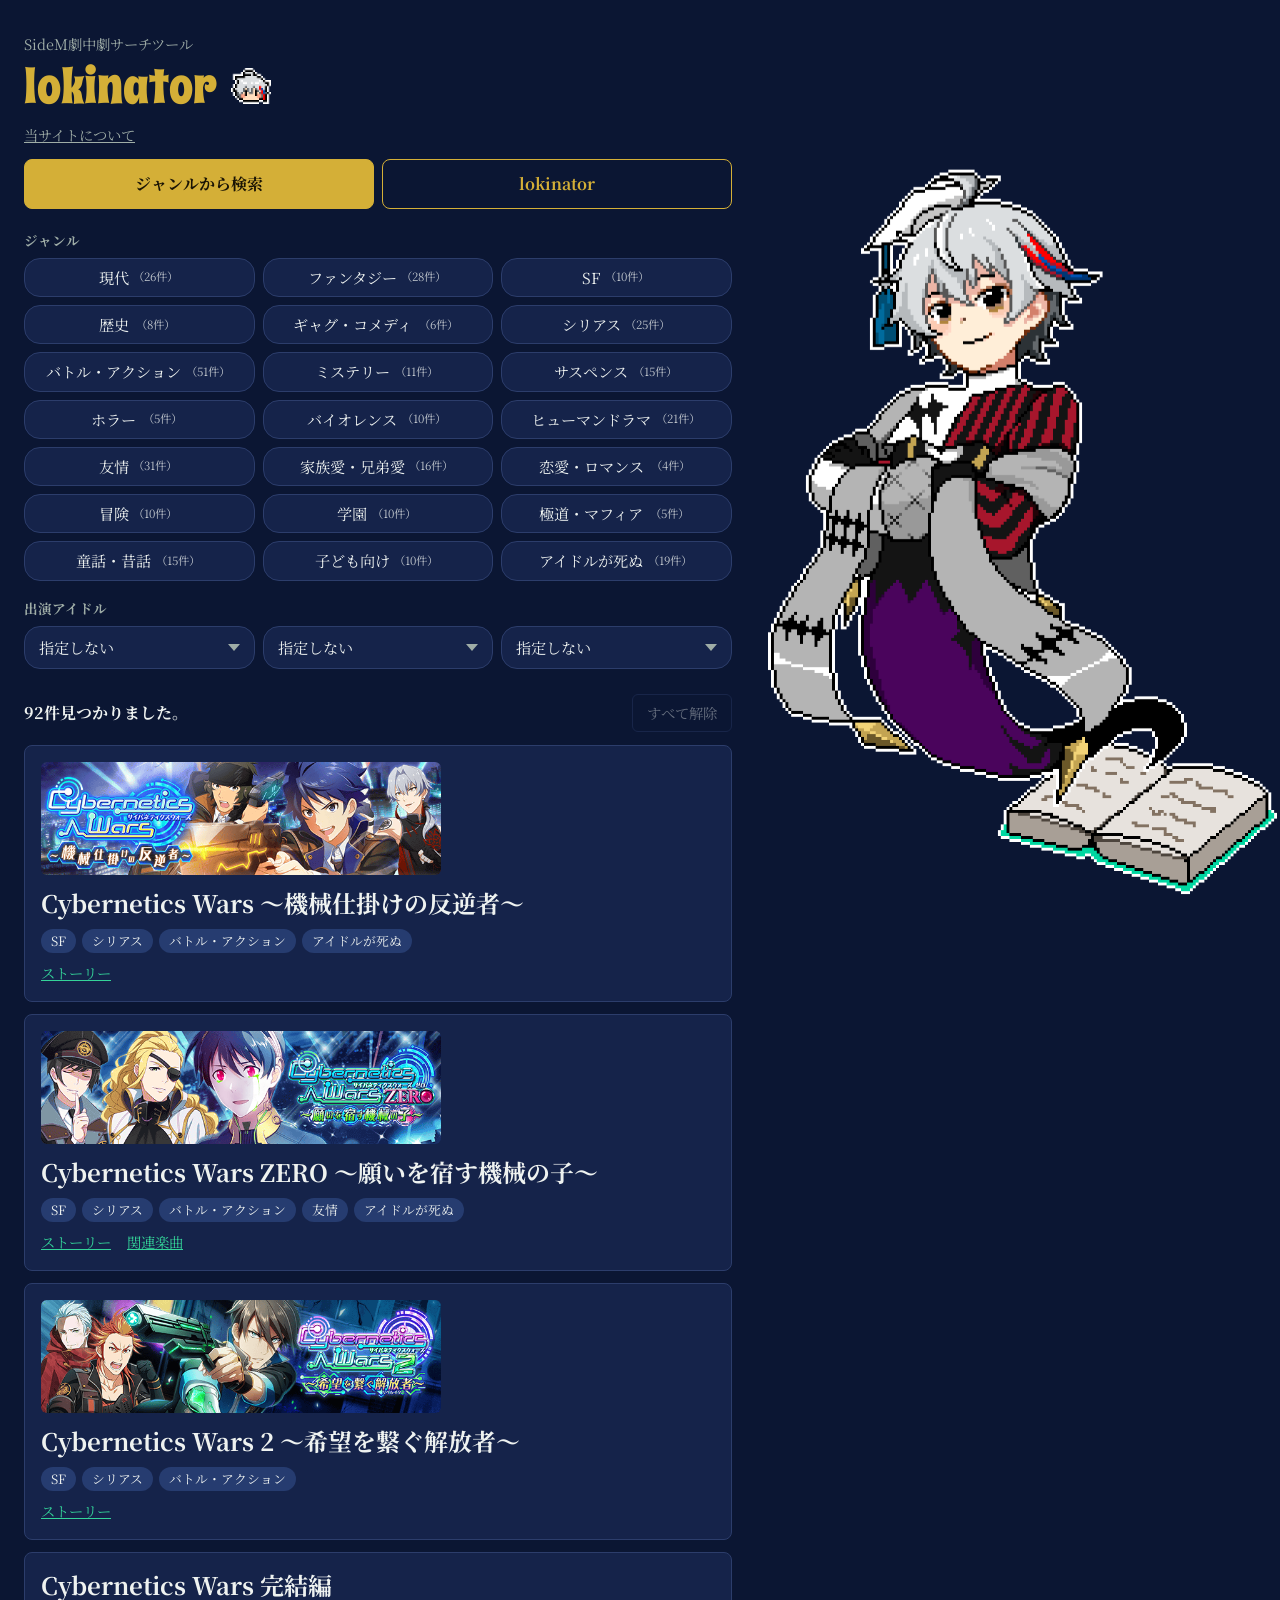
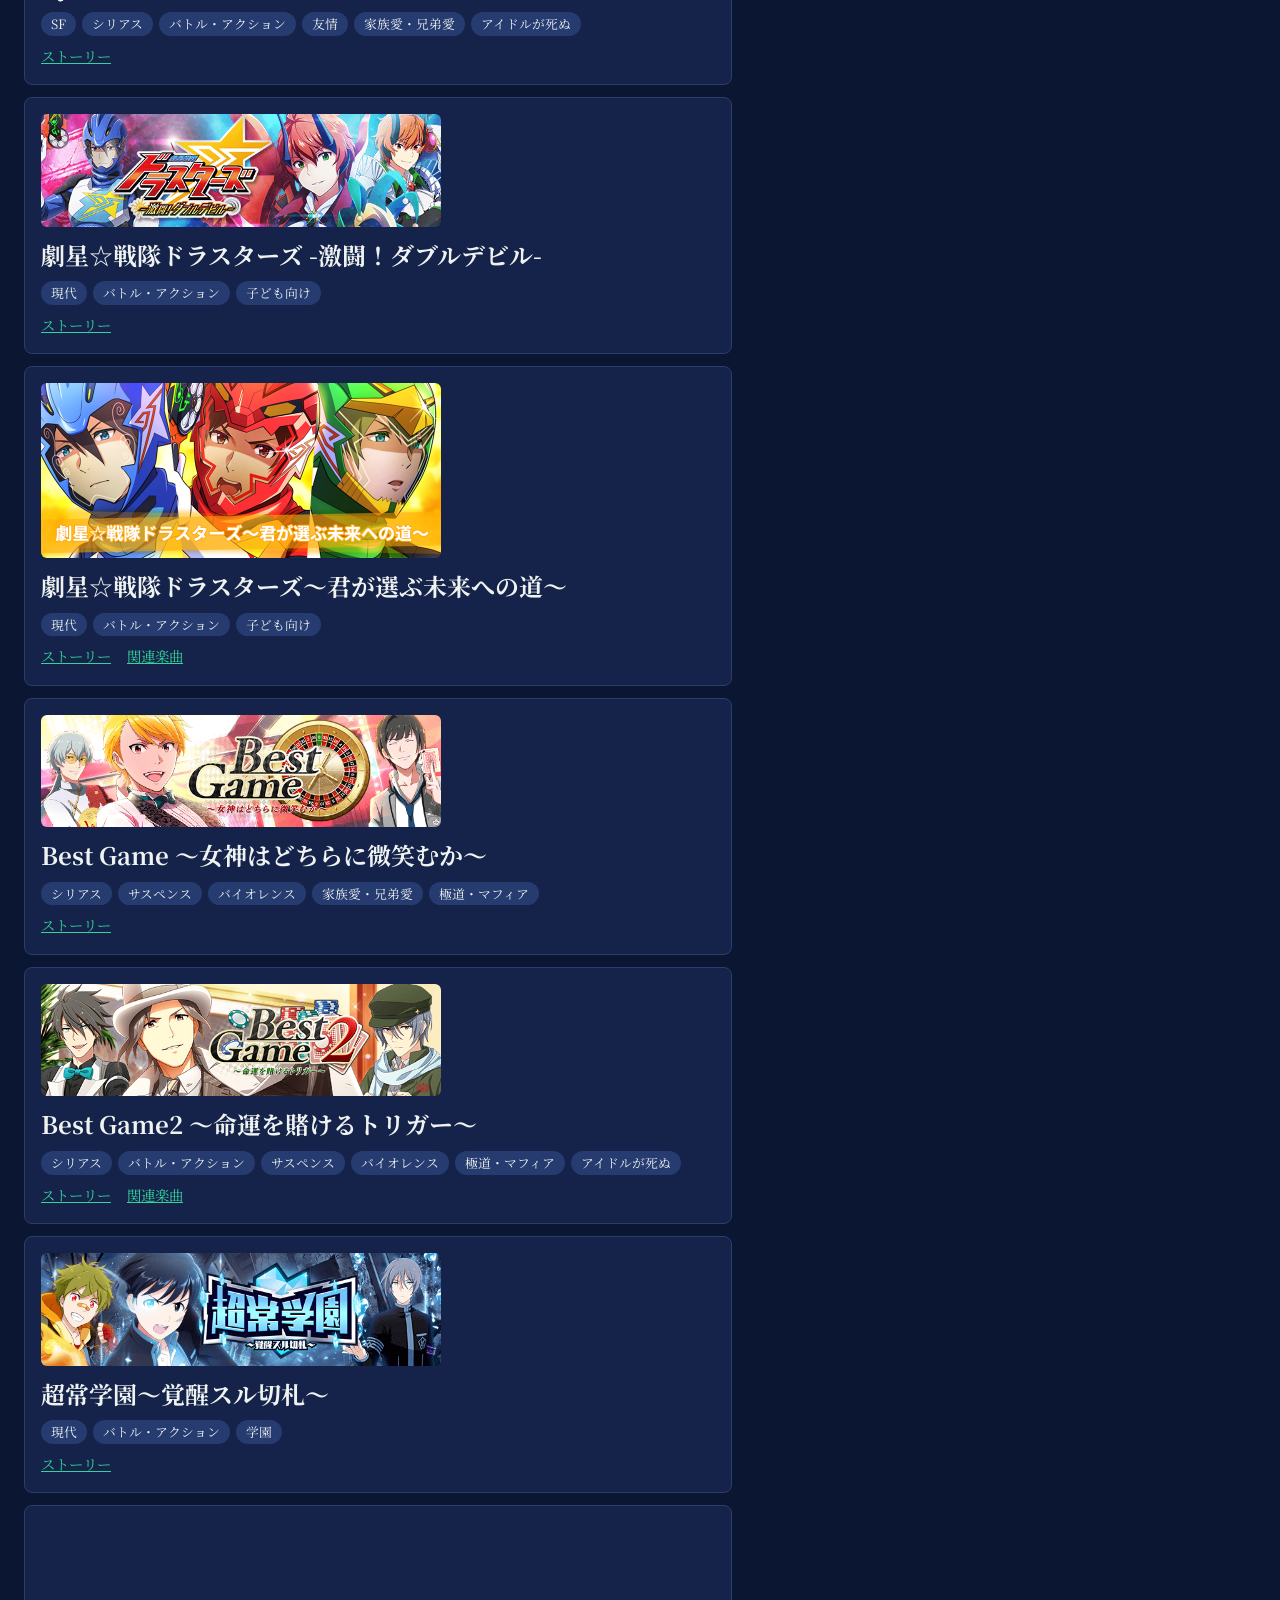
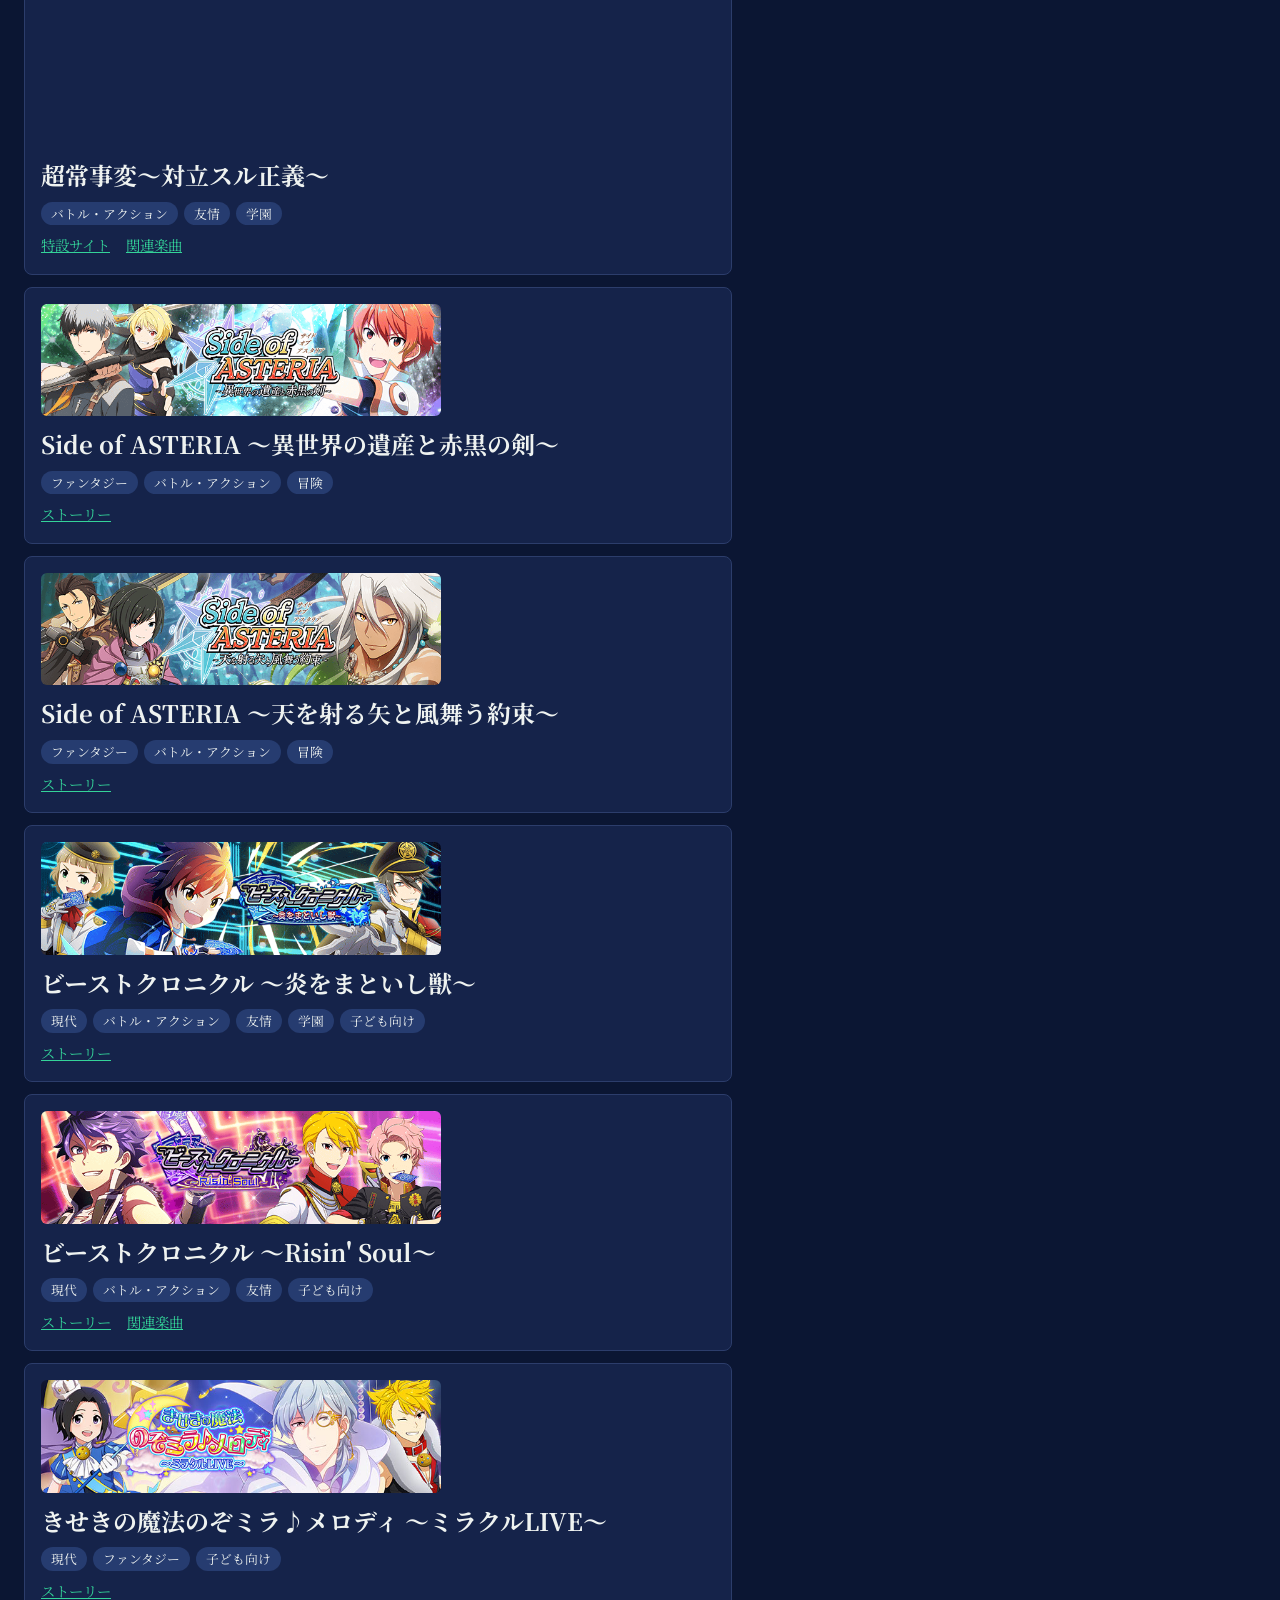
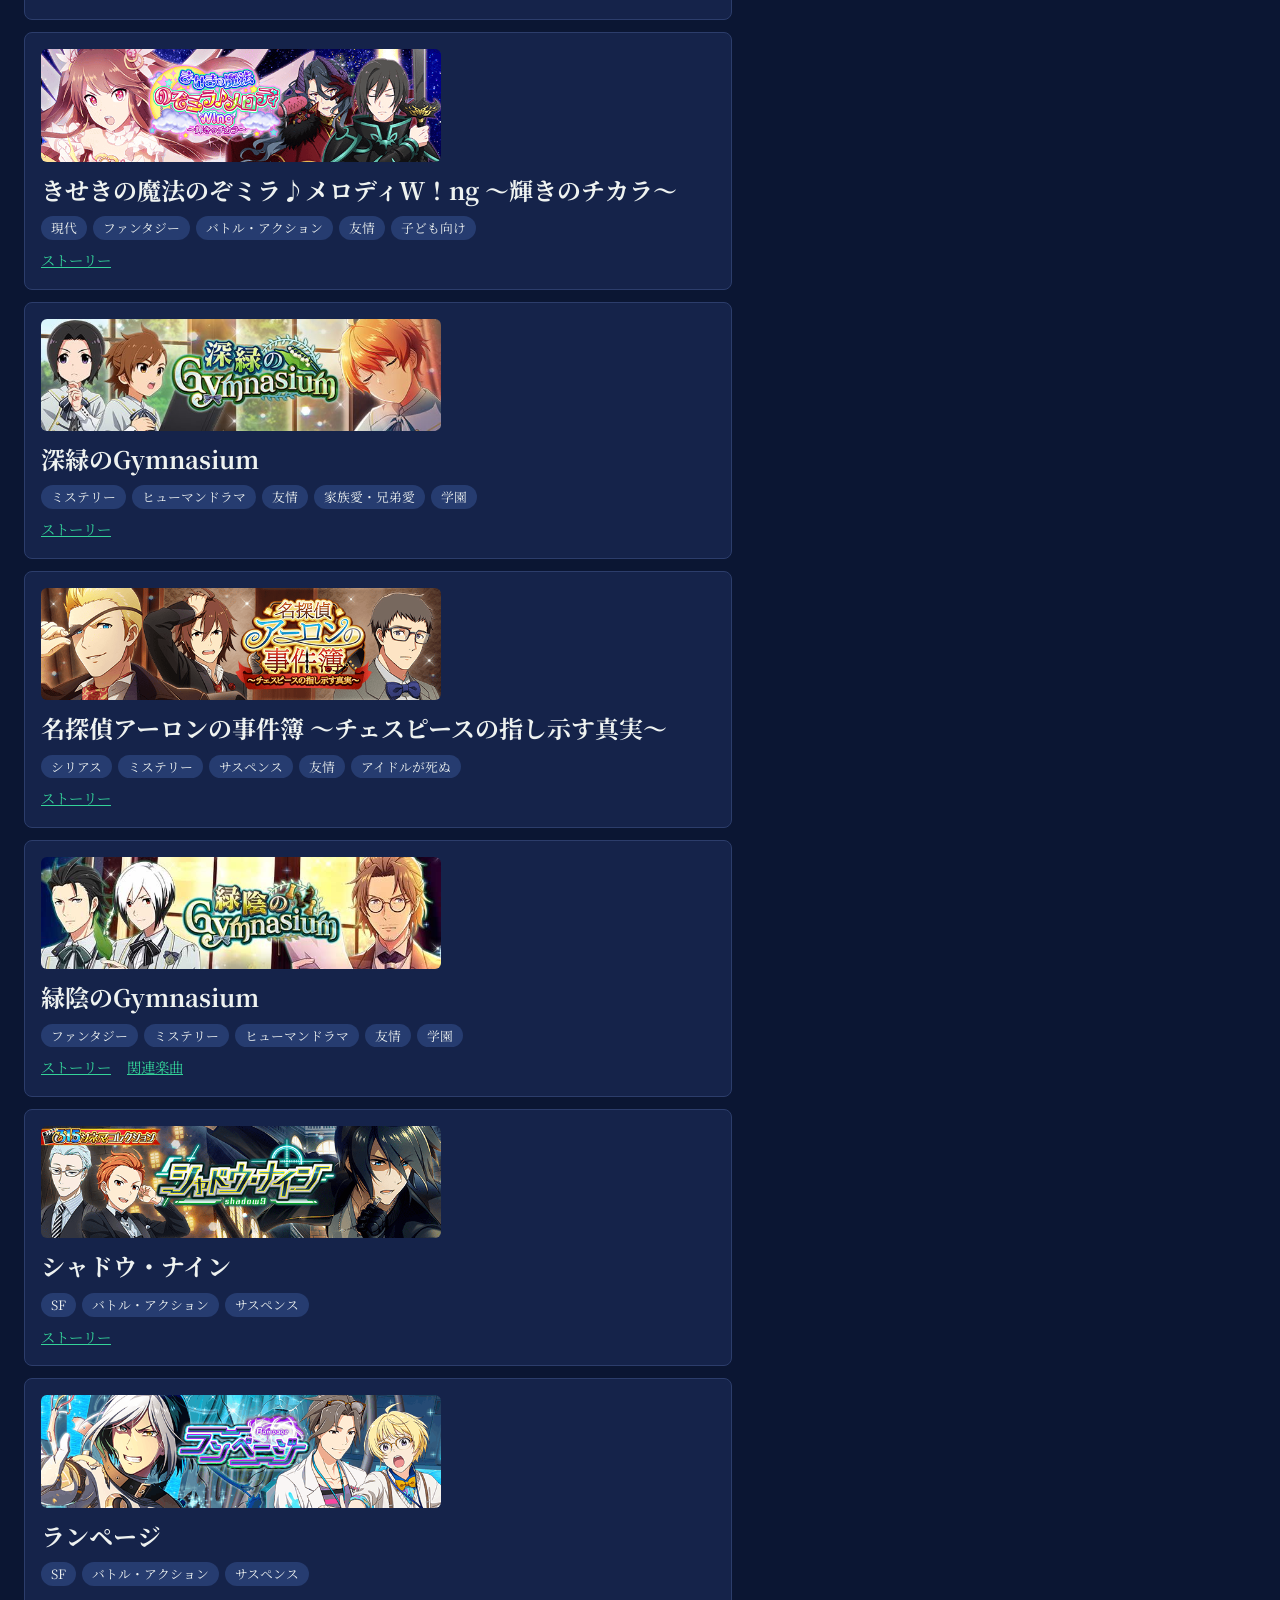
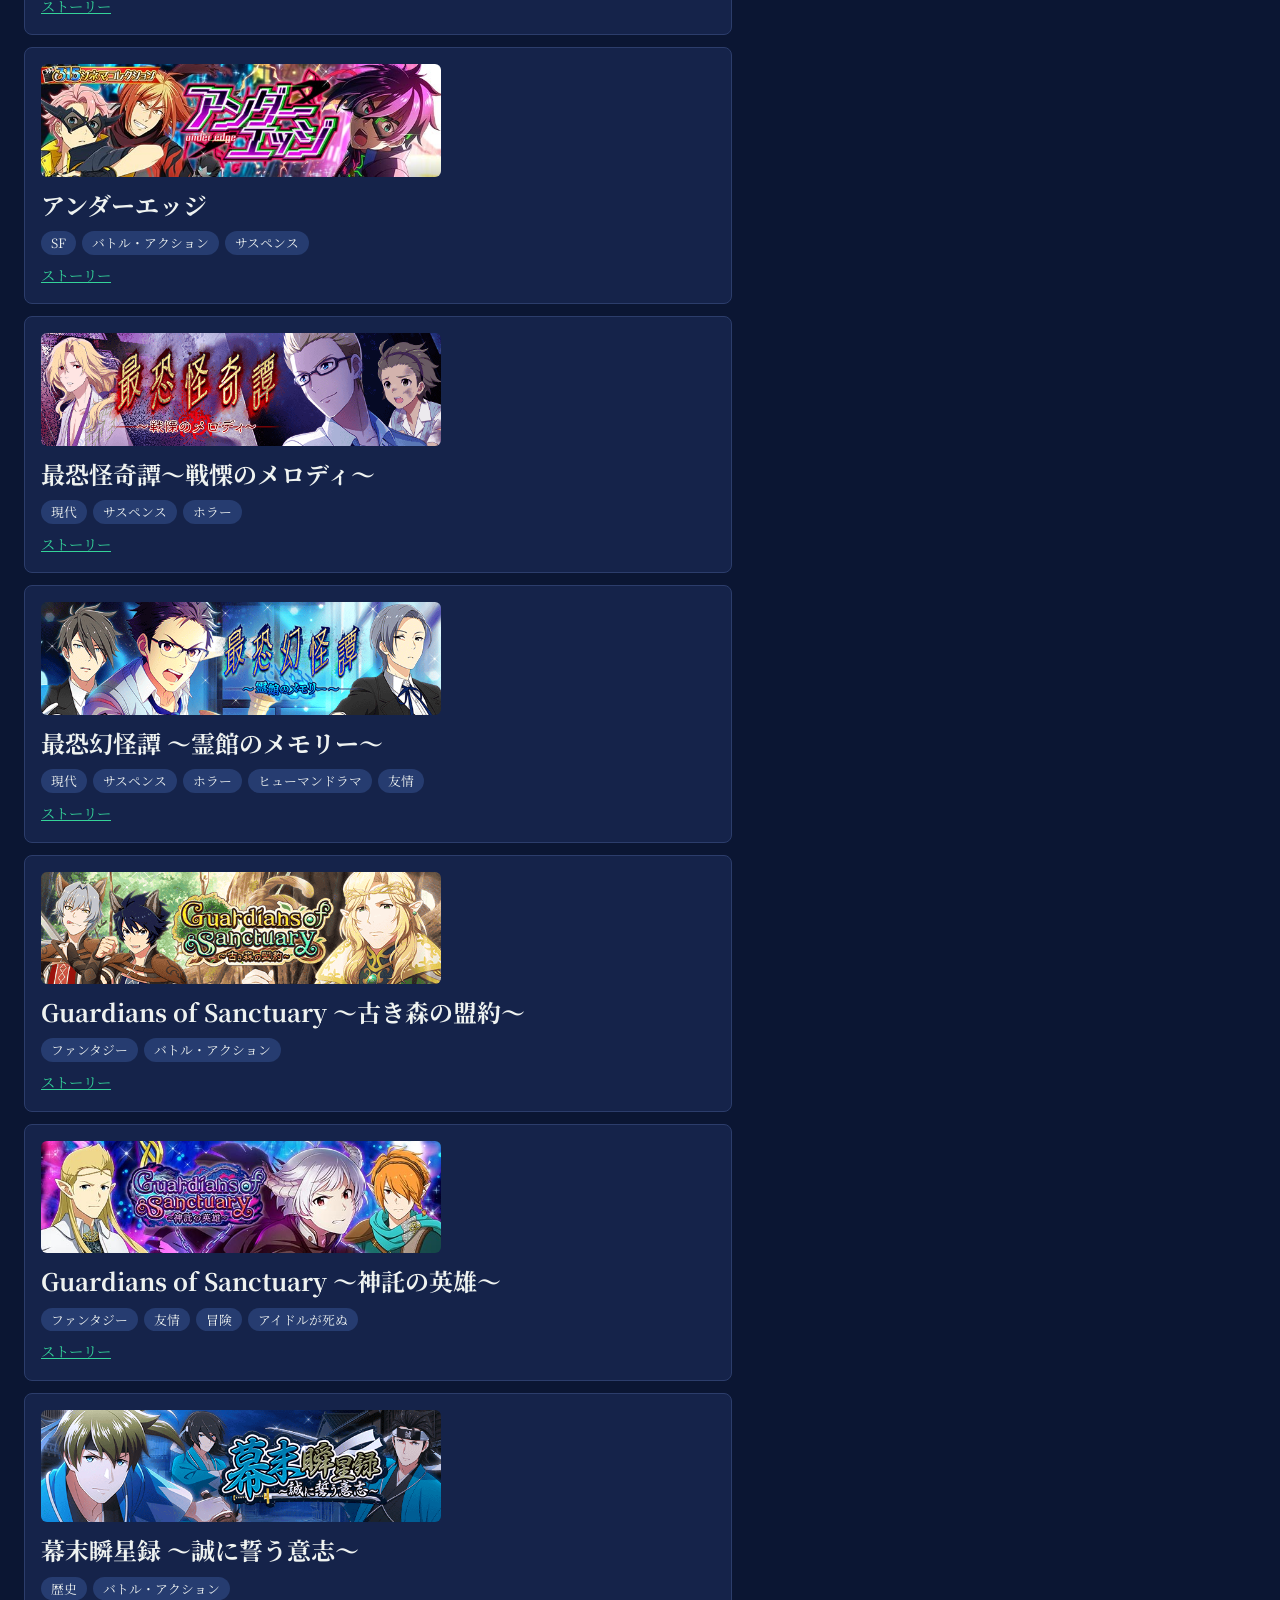
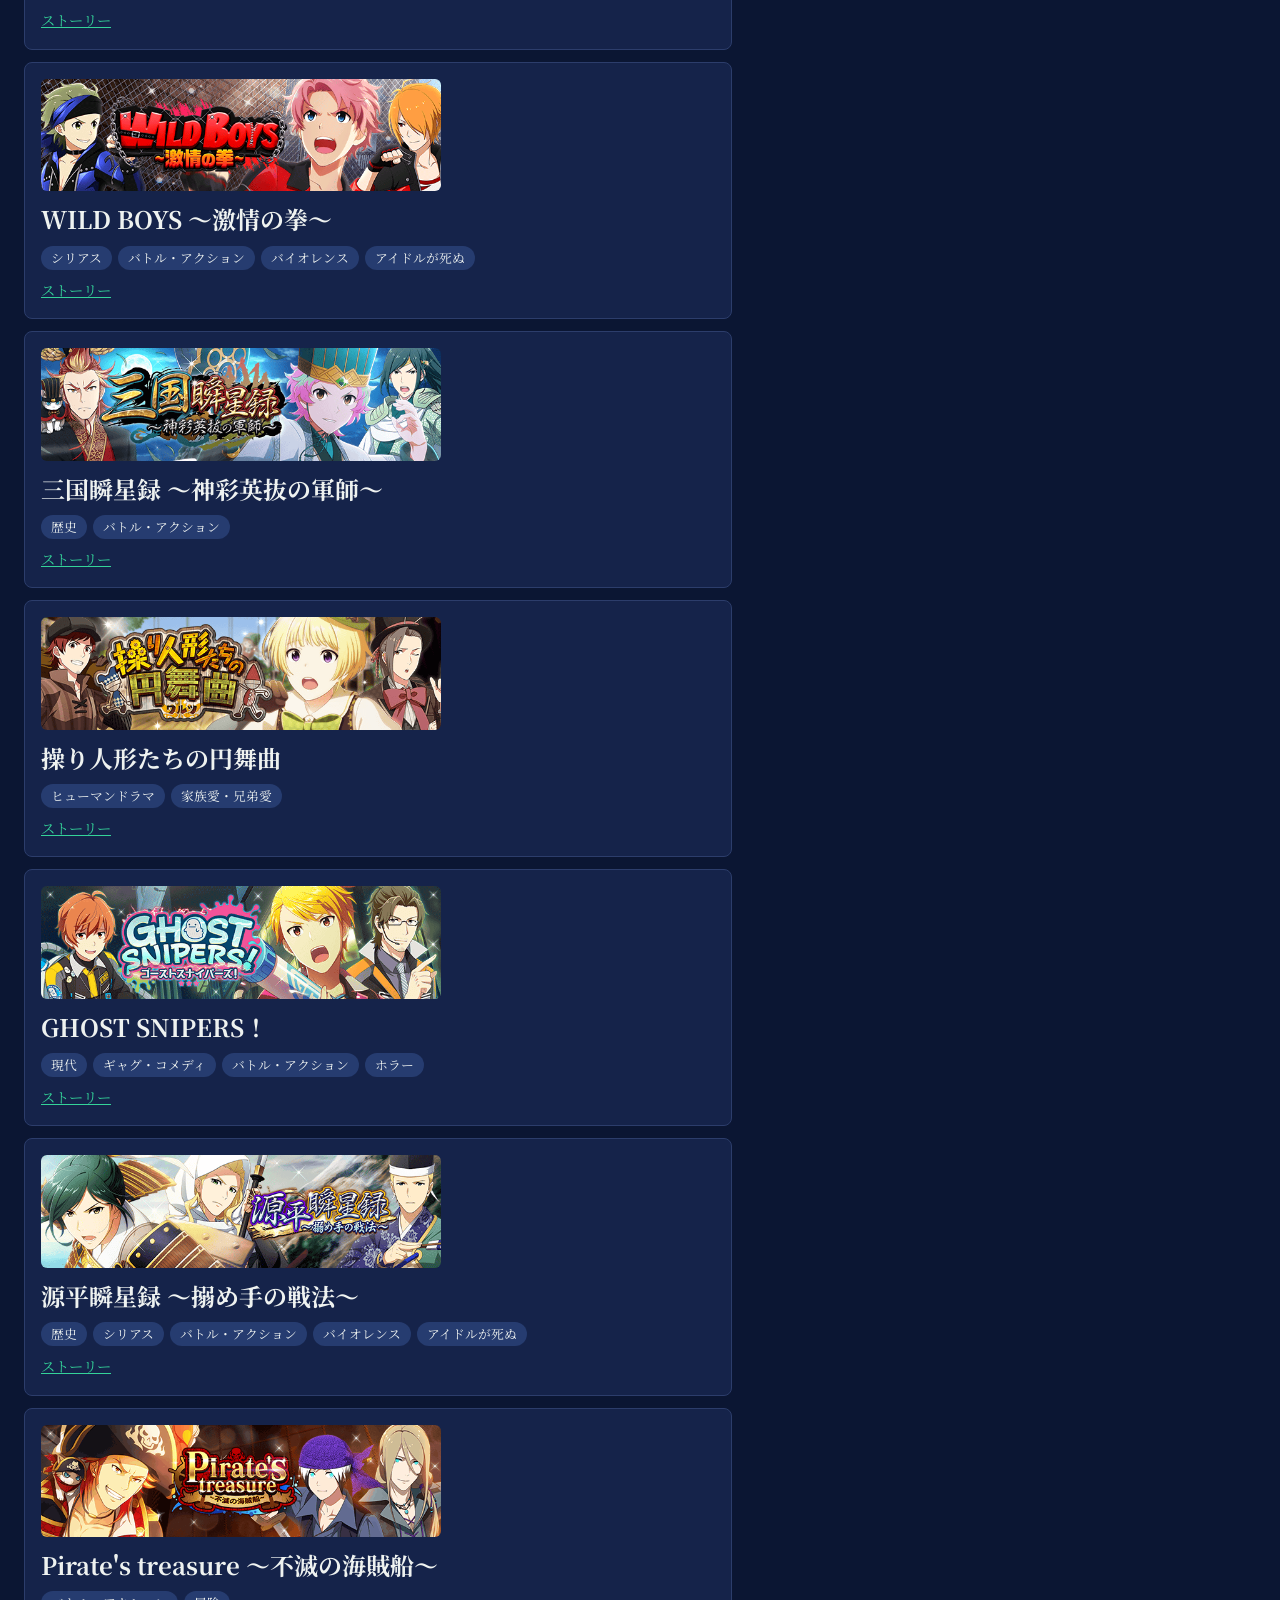
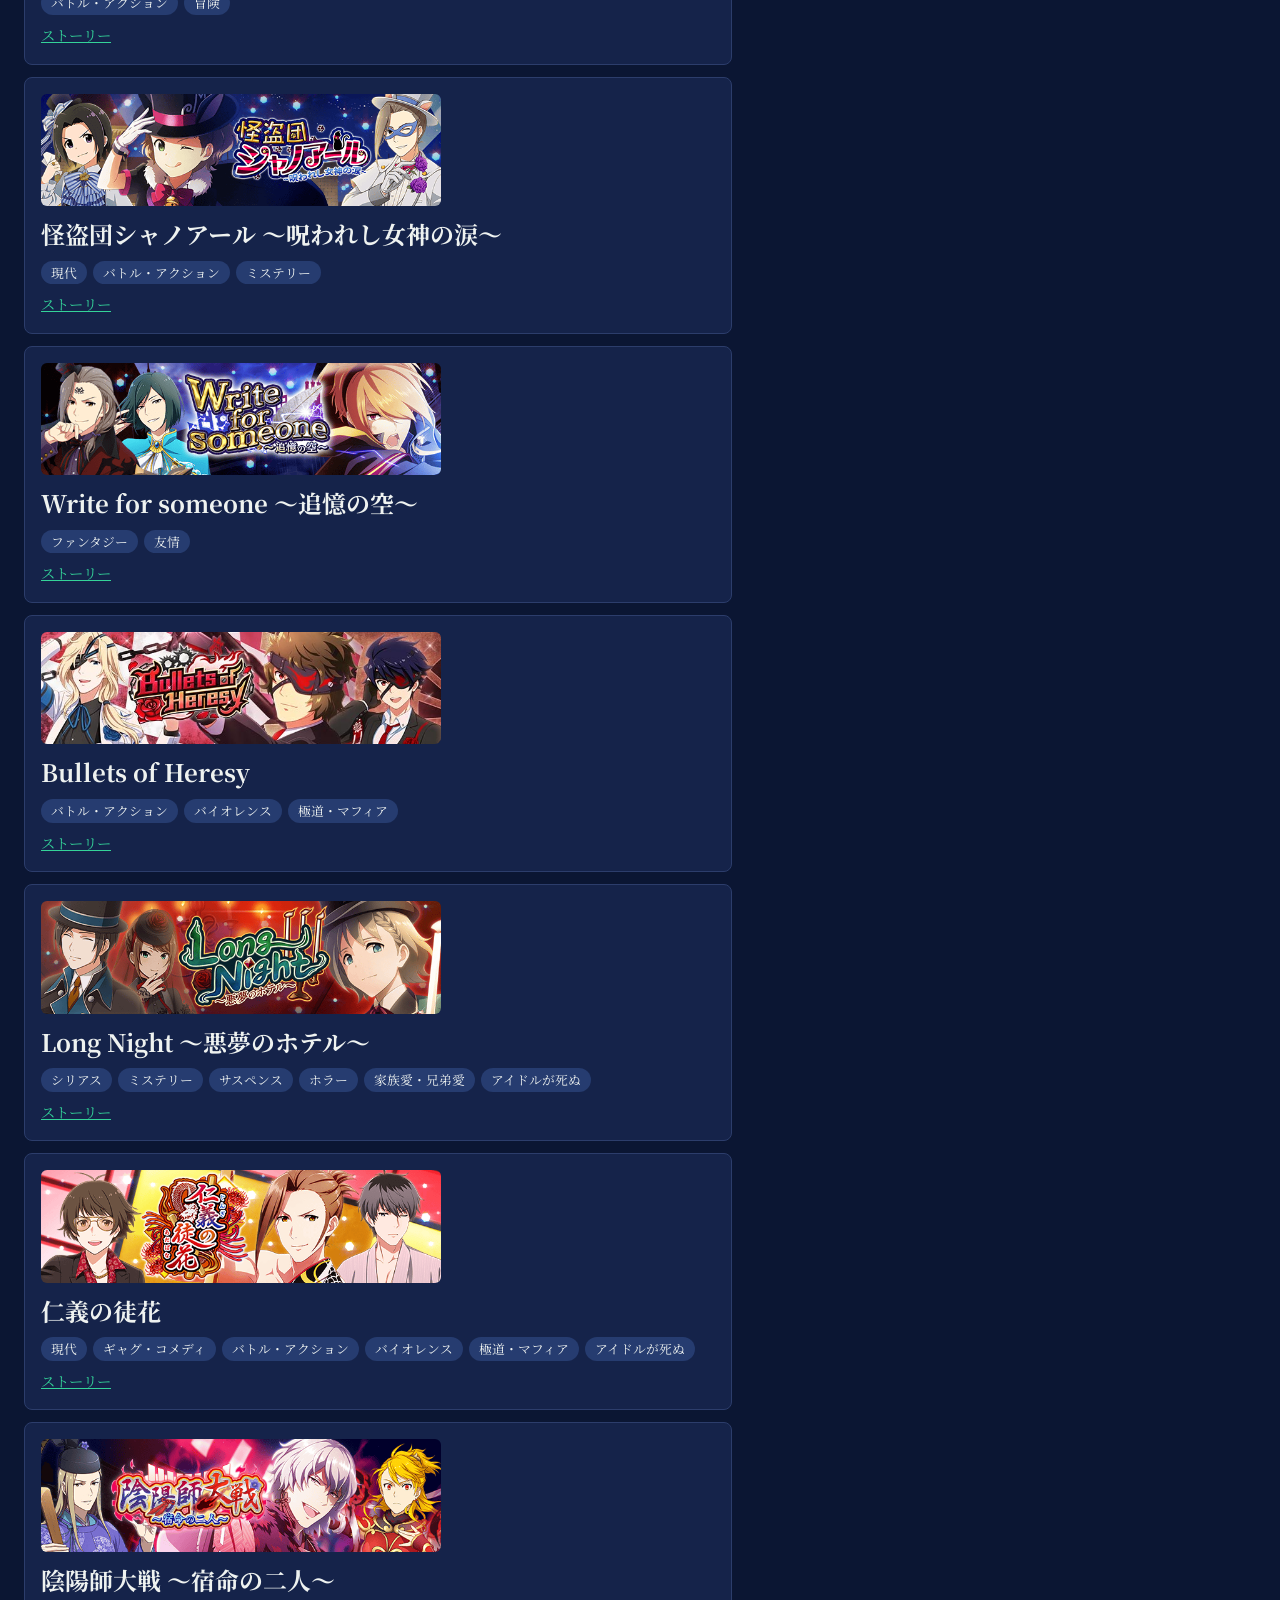
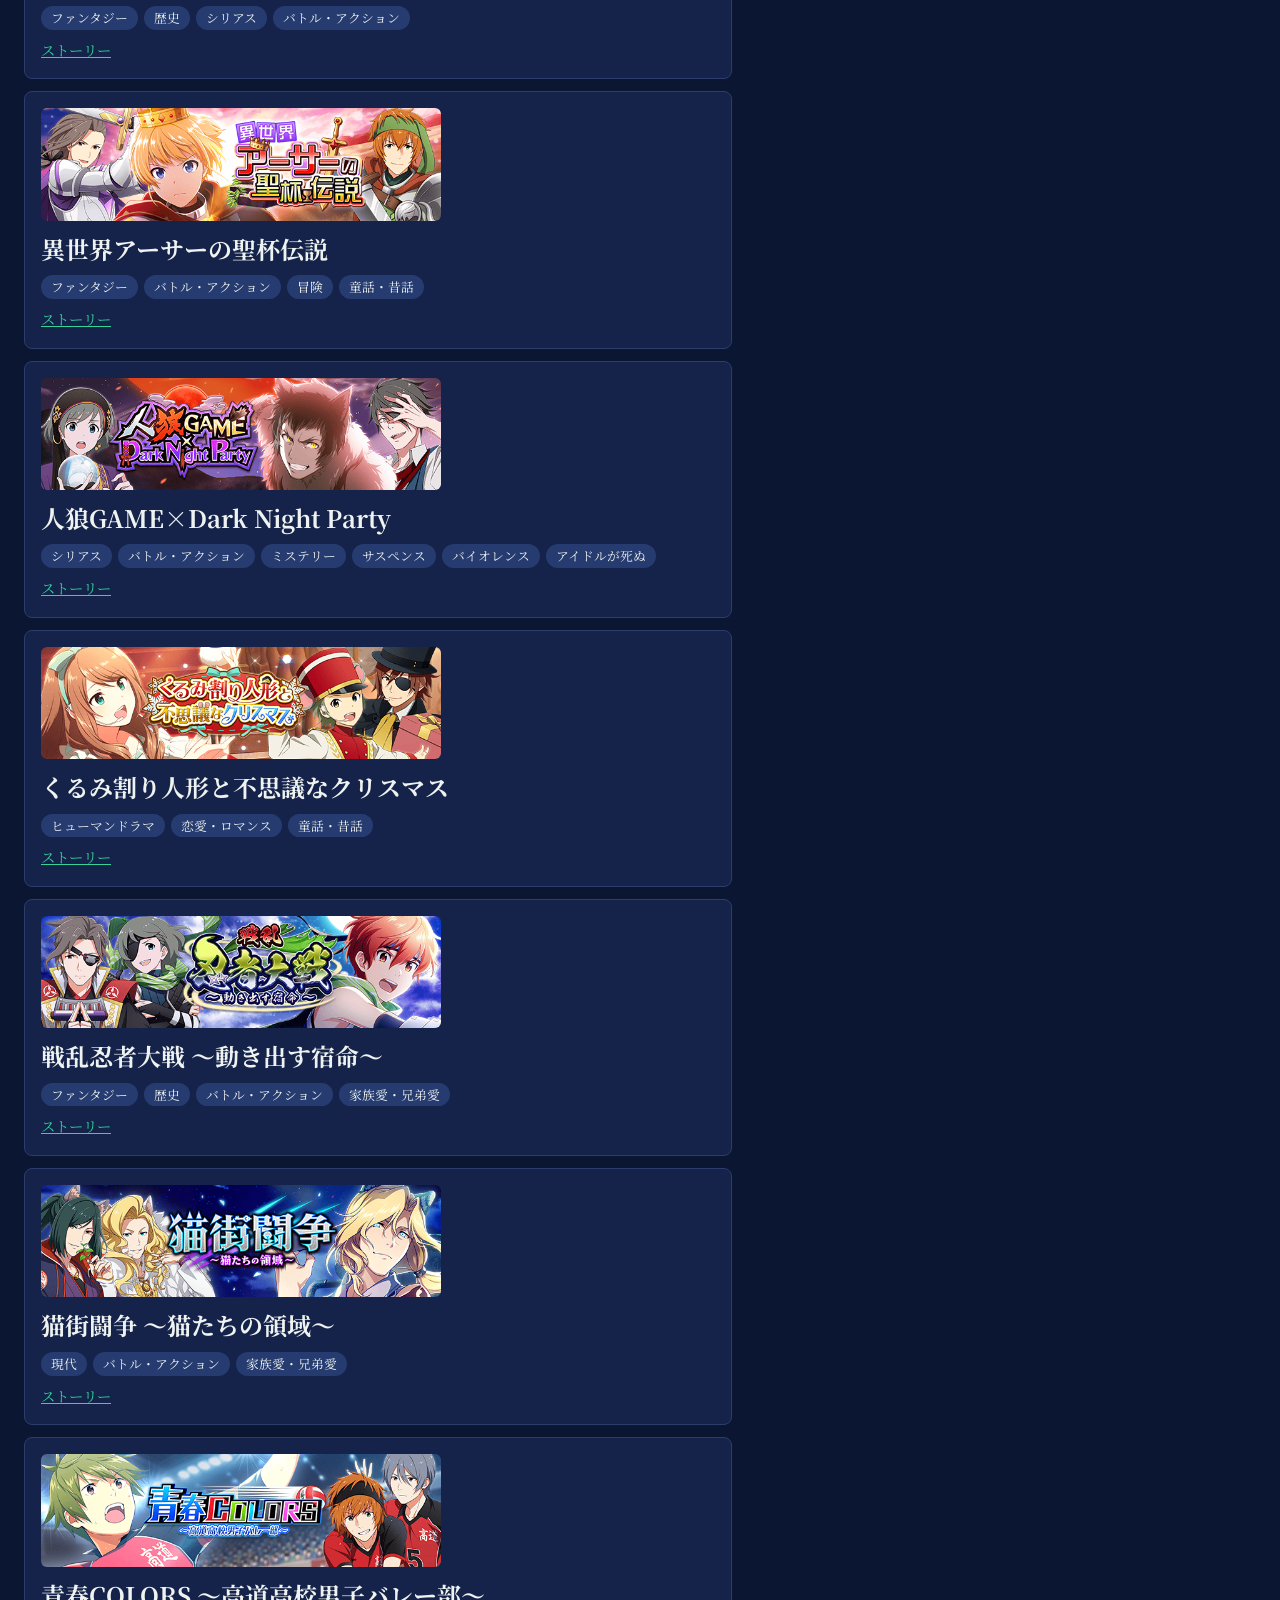
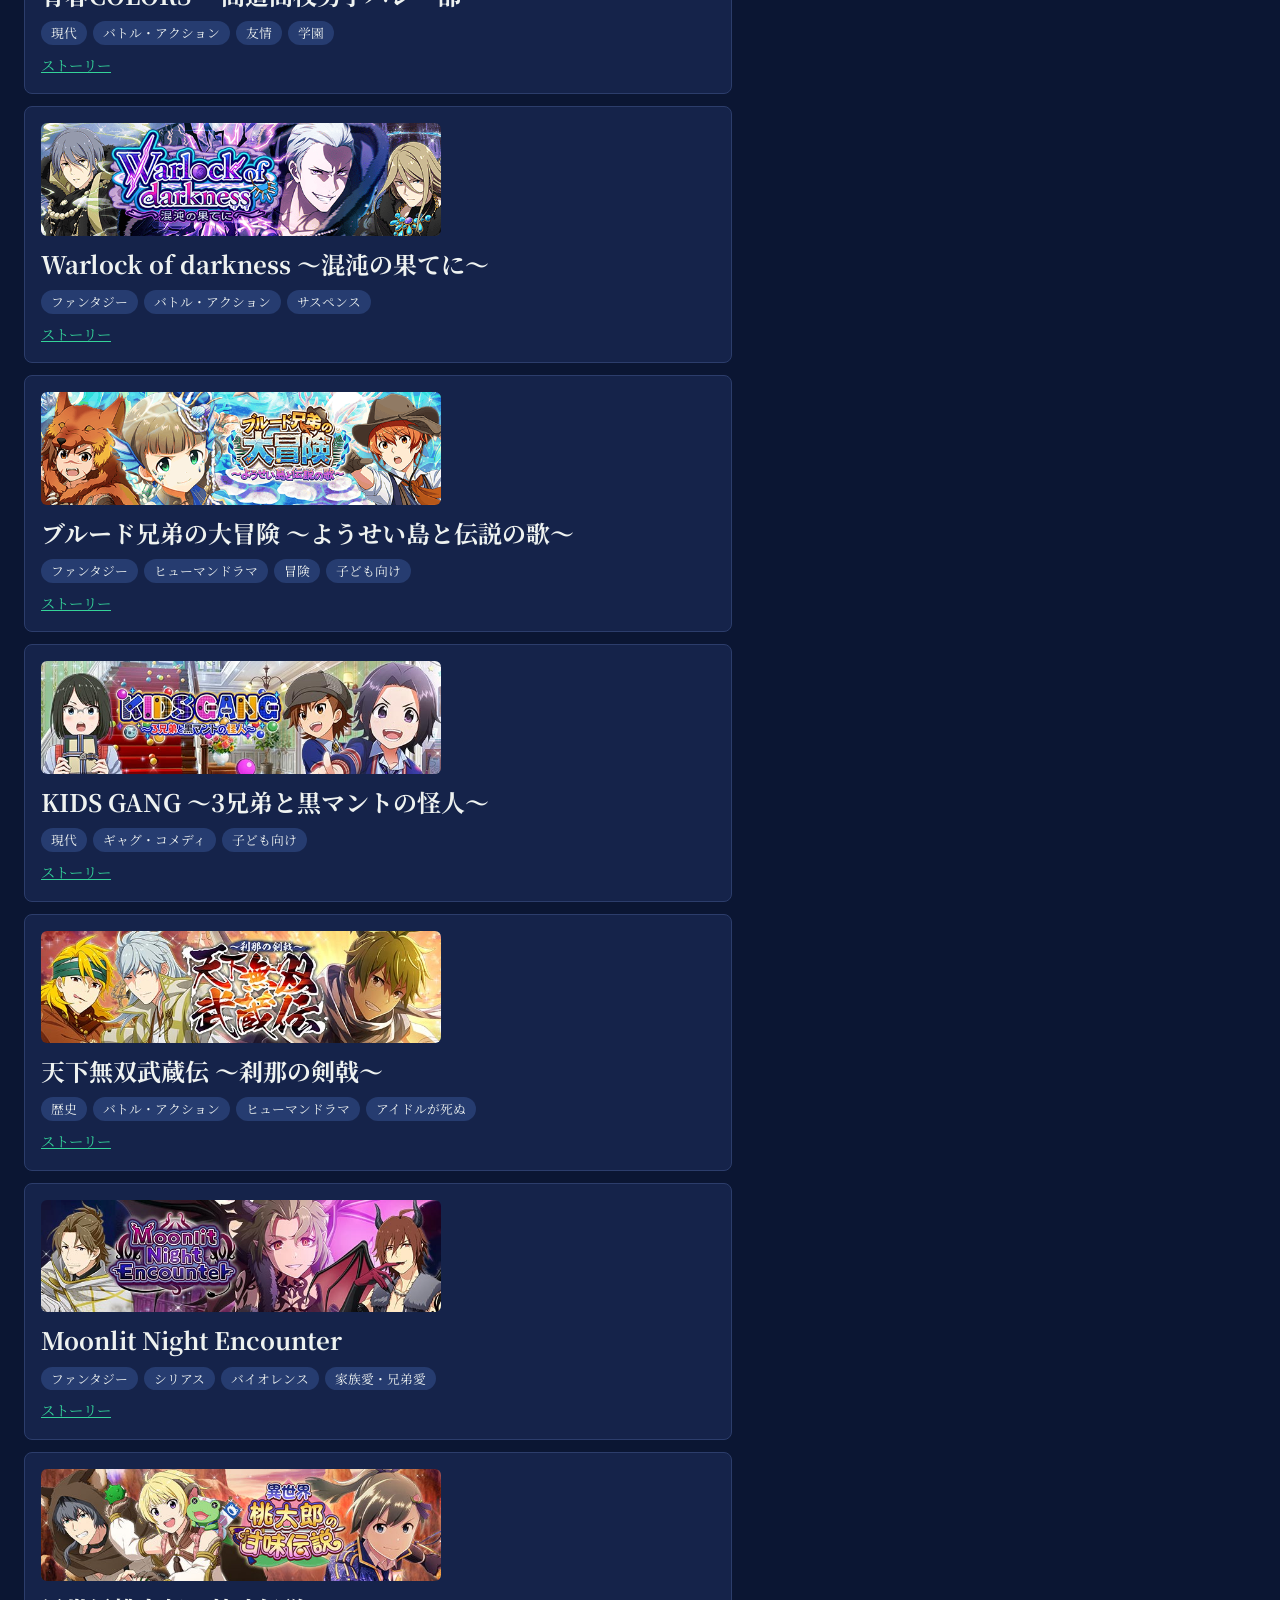
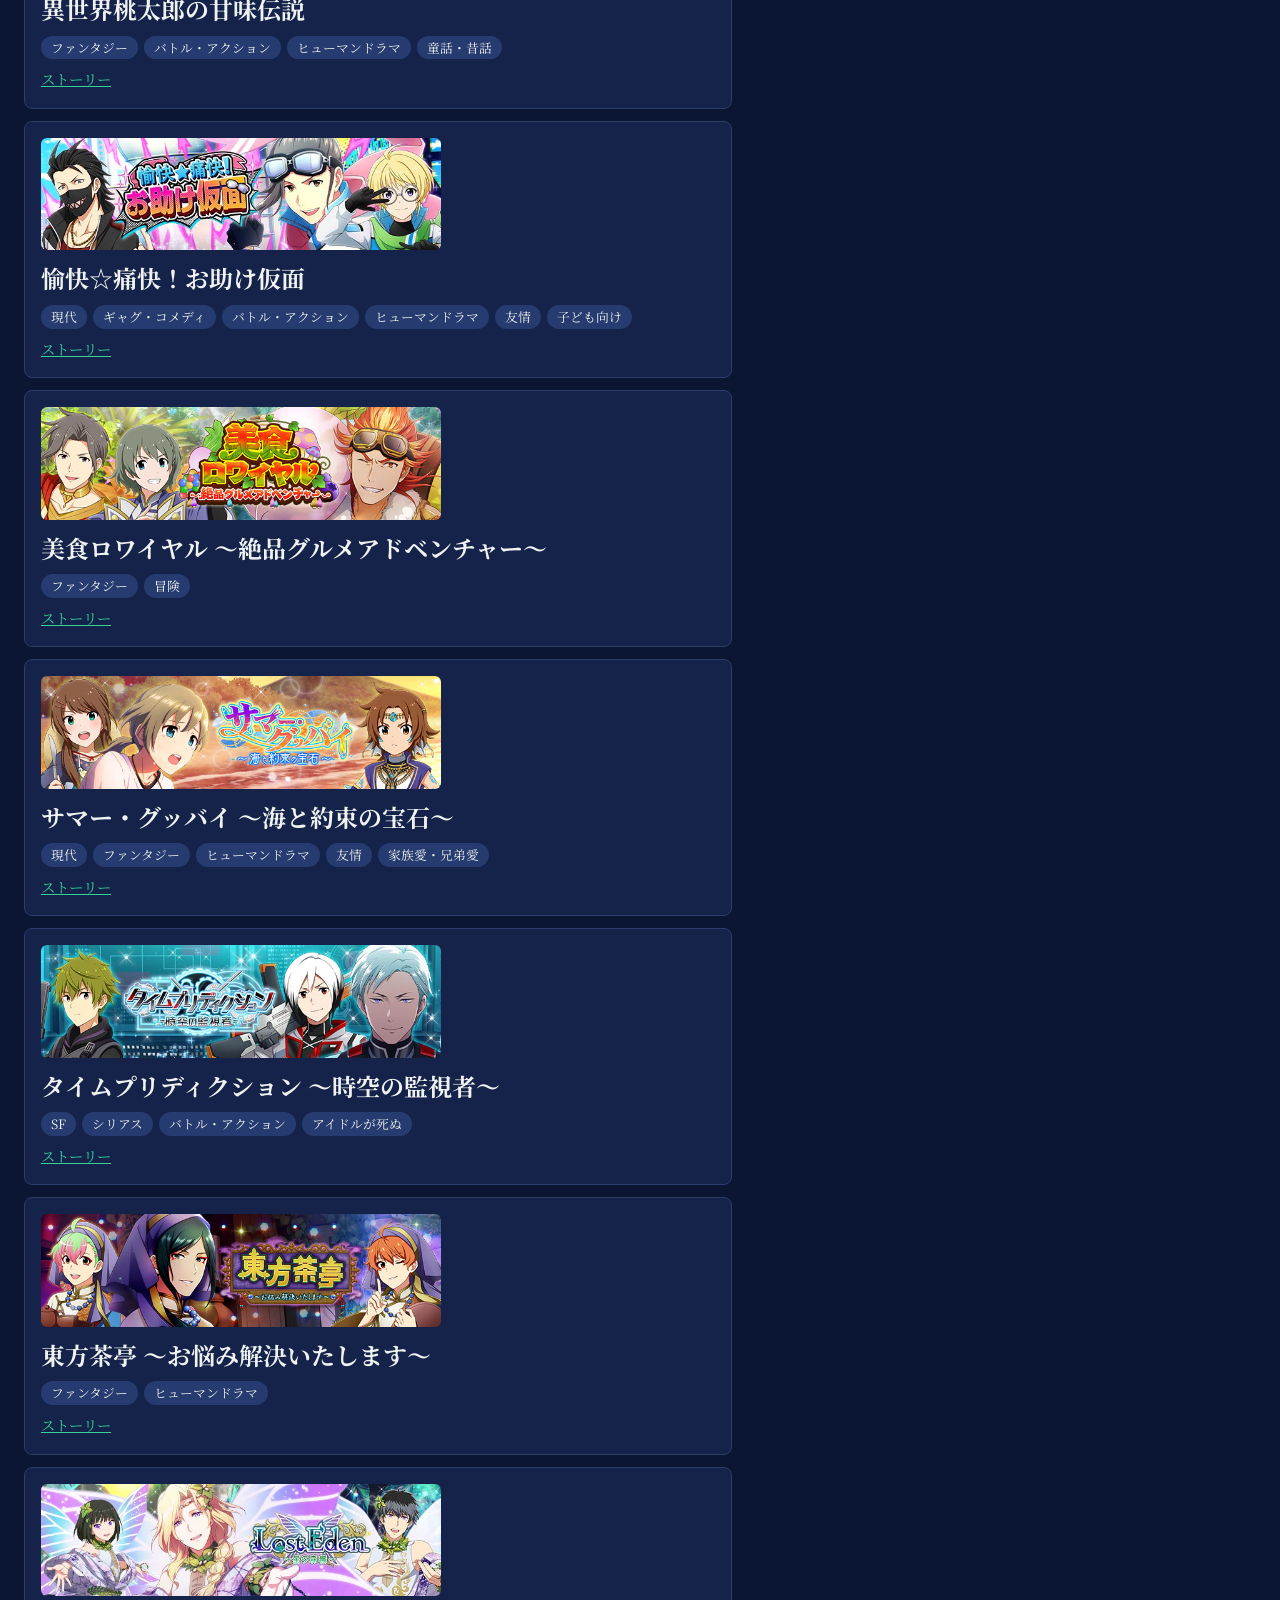
==== commit bcbc0c76: "Add files via upload" ====
--- a/index.html
+++ b/index.html
@@ -5,6 +5,8 @@
 <meta name="viewport" content="width=device-width, initial-scale=1">
 <meta name="robots" content="noindex">
 <title>ロキネーター - SideM劇中劇サーチツール</title>
+<link rel="icon" type="image/png" href="character/loki_kyosuke_mini.png">
+<link rel="apple-touch-icon" href="character/loki_kyosuke_mini.png">
 <link rel="stylesheet" href="lokinator.css">
 </head>
 <body data-mode="simple">
--- a/lokinator.css
+++ b/lokinator.css
@@ -45,6 +45,28 @@
 }
 html {
   scrollbar-gutter: stable;
+}
+/* スクロールバー: バーは金色(角は直角)、通り道は背景の紺、上下の矢印なし。
+   Chrome・Edge・Safari 用(scrollbar-color を指定するとこちらが効かなくなるので併用しない) */
+::-webkit-scrollbar {
+  width: 12px;
+  height: 12px;
+}
+::-webkit-scrollbar-track {
+  background: var(--bg);
+}
+::-webkit-scrollbar-thumb {
+  background: #d4af37;
+  border-radius: 0;
+}
+::-webkit-scrollbar-button {
+  display: none;
+}
+/* Firefox 用(矢印はもともと出ない) */
+@supports not selector(::-webkit-scrollbar) {
+  html {
+    scrollbar-color: #d4af37 var(--bg);
+  }
 }
 :root {
   /* ロキの画像の幅。画面幅の40%(最大520px)。
@@ -118,6 +140,12 @@
   font-weight: 900; /* 吹き出しの他の文字(700)より太く */
   font-size: 1.2em; /* 吹き出しの文字の1.2倍 */
 }
+/* 途中で改行させたくない言葉のまとまり(折り返すときはまとまりの間で改行する) */
+.bubble .phrase {
+  display: inline-block;
+  max-width: 100%; /* まとまりだけで吹き出しより長いときは、はみ出さずにその中で改行する */
+  word-break: keep-all; /* その場合も、台詞の「|」(<wbr>)の位置でだけ改行する */
+}
 .bubble:empty {
   display: none;
 }
@@ -461,6 +489,15 @@
   width: 100%;
   max-width: 400px;
   height: auto; /* 画像ごとの縦横比のまま表示(切り抜かない) */
+  border-radius: 6px;
+}
+/* 画像の代わりに埋め込む YouTube 動画(画像と同じ幅、16:9) */
+.card iframe {
+  display: block;
+  width: 100%;
+  max-width: 400px;
+  aspect-ratio: 16 / 9;
+  border: 0;
   border-radius: 6px;
 }
 .card h2 {
